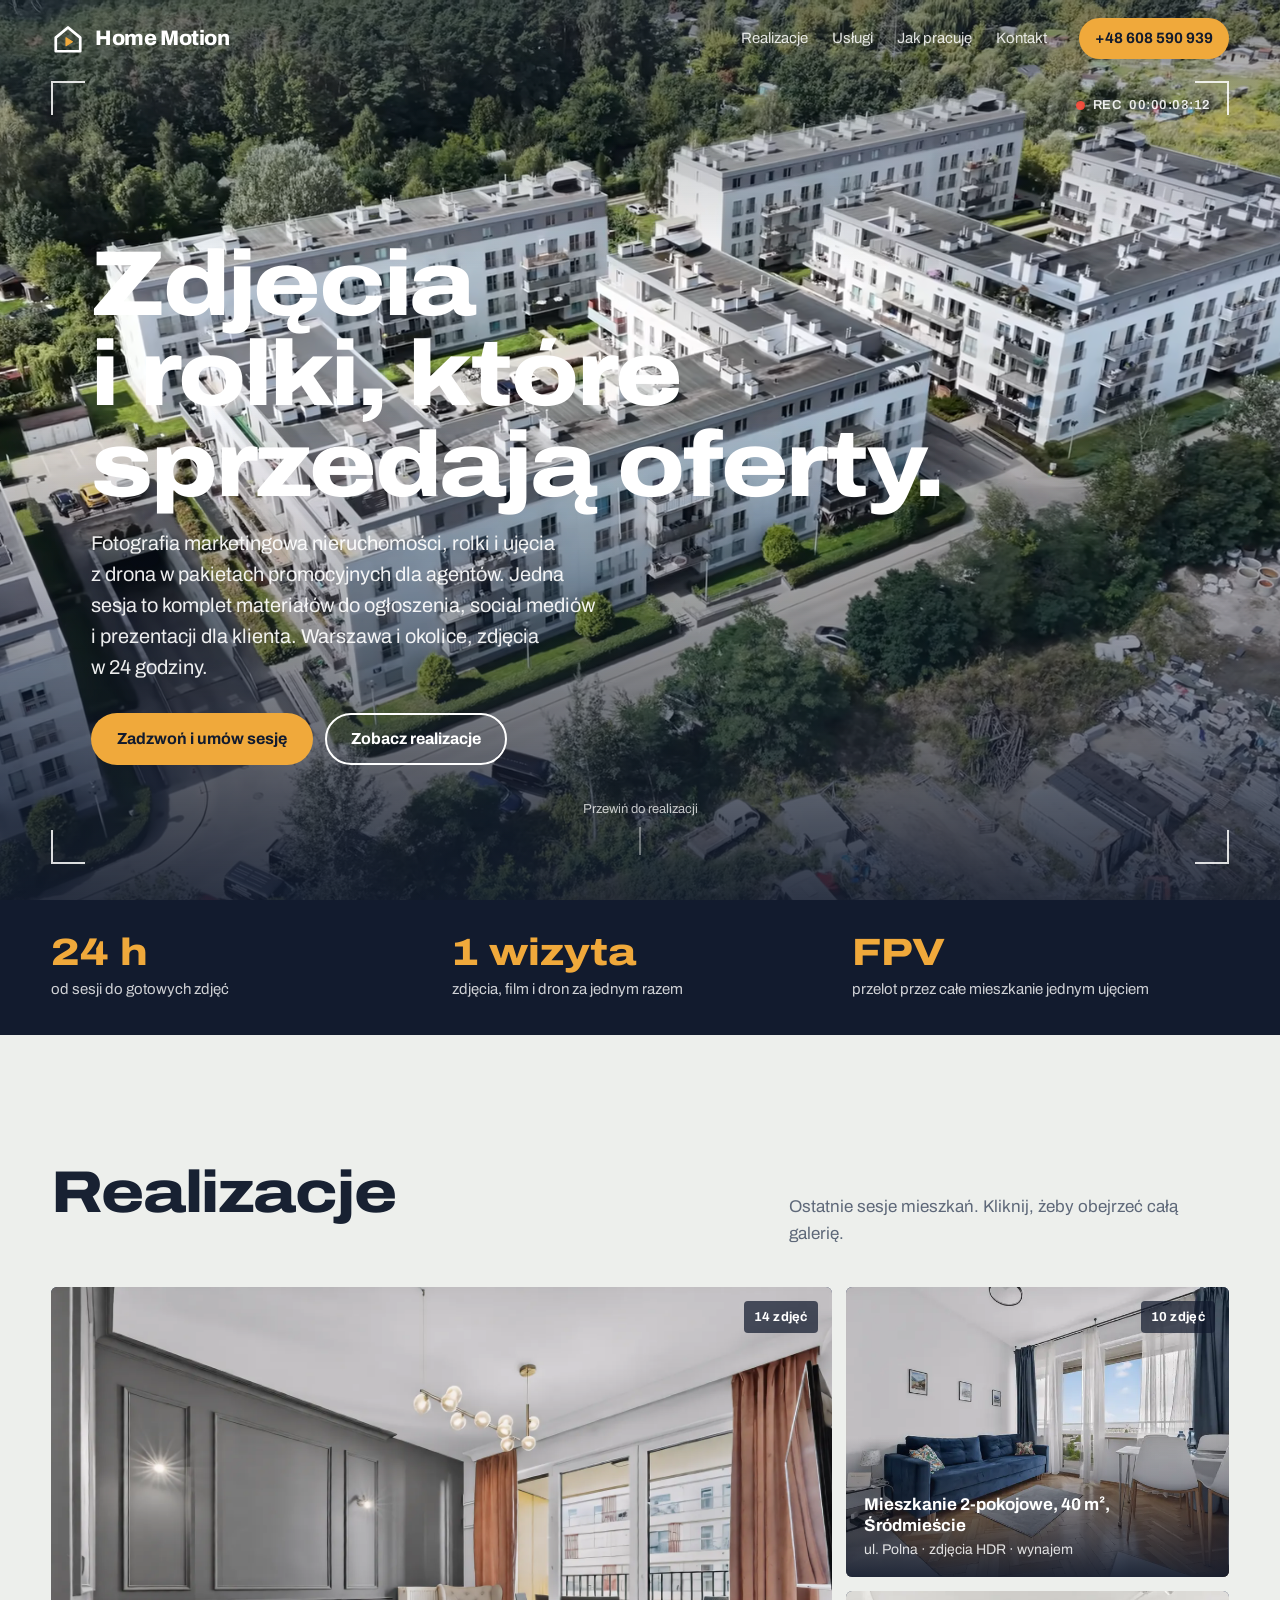
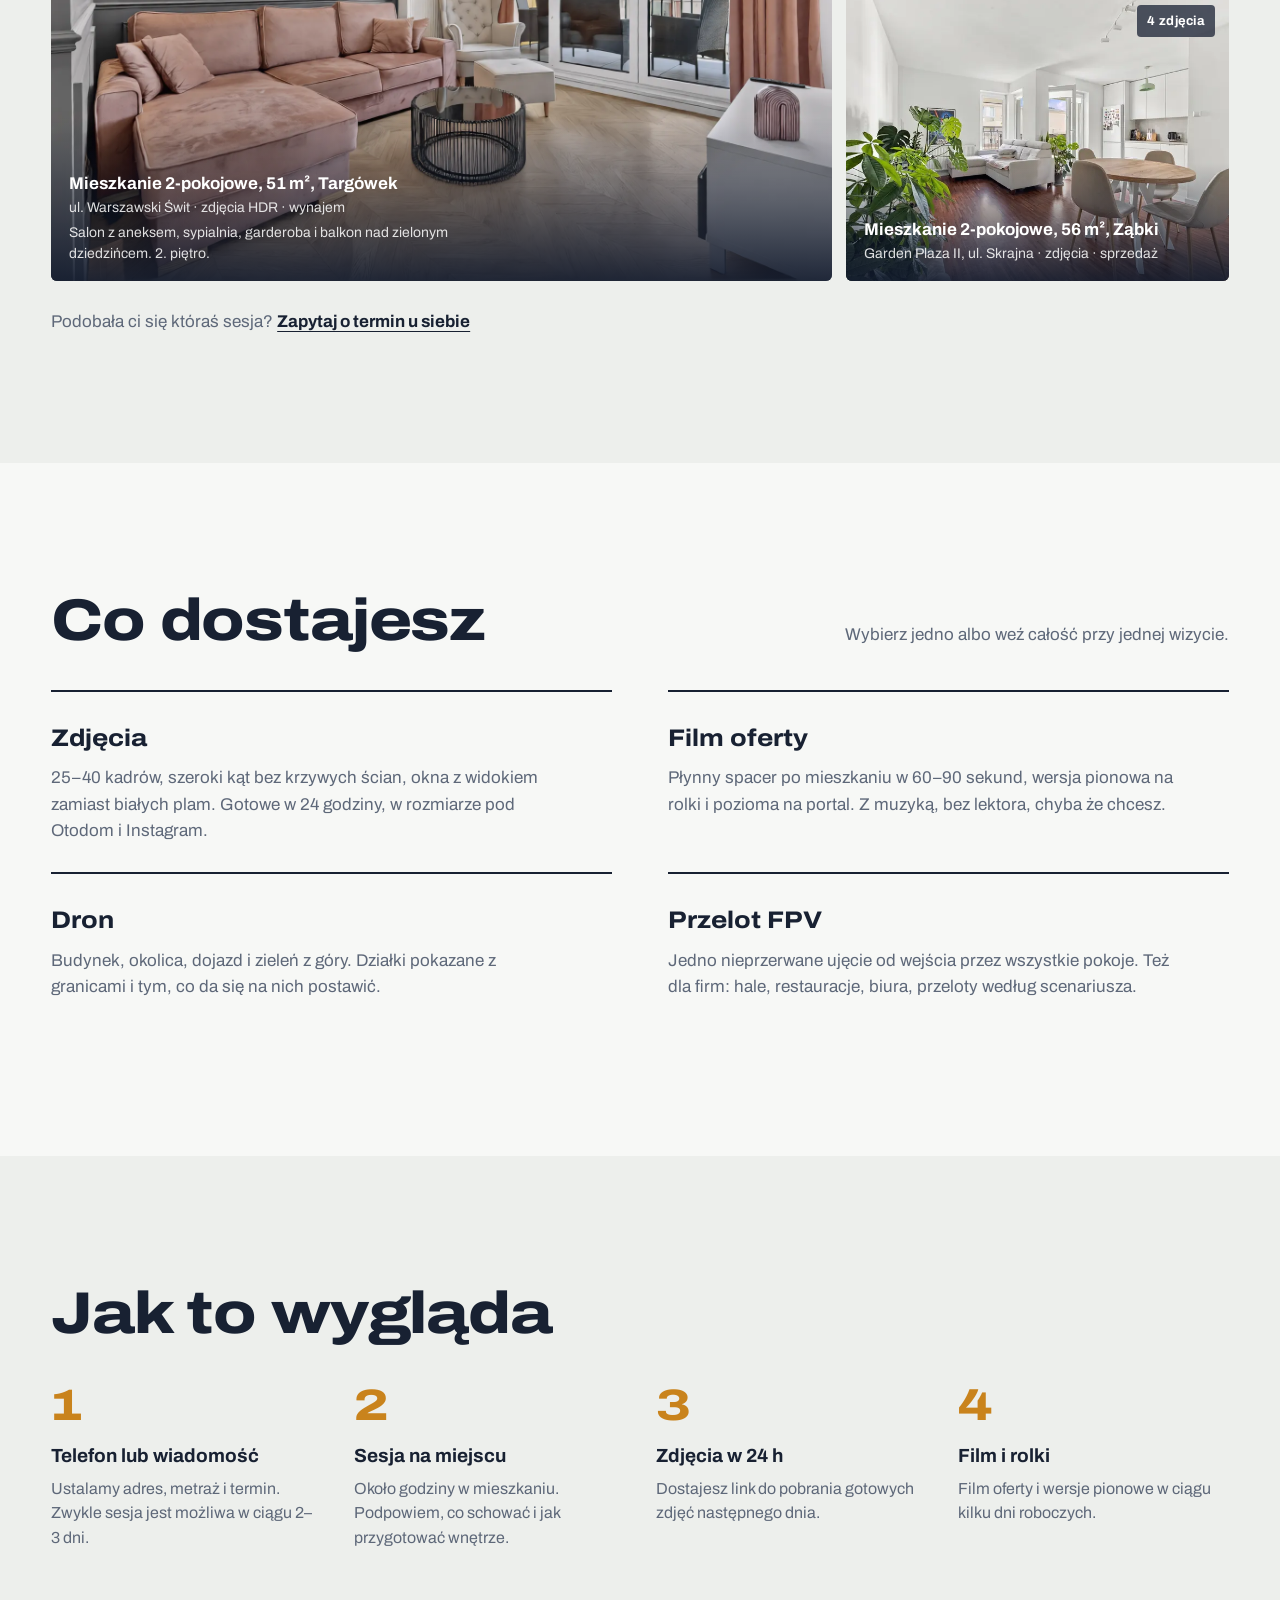
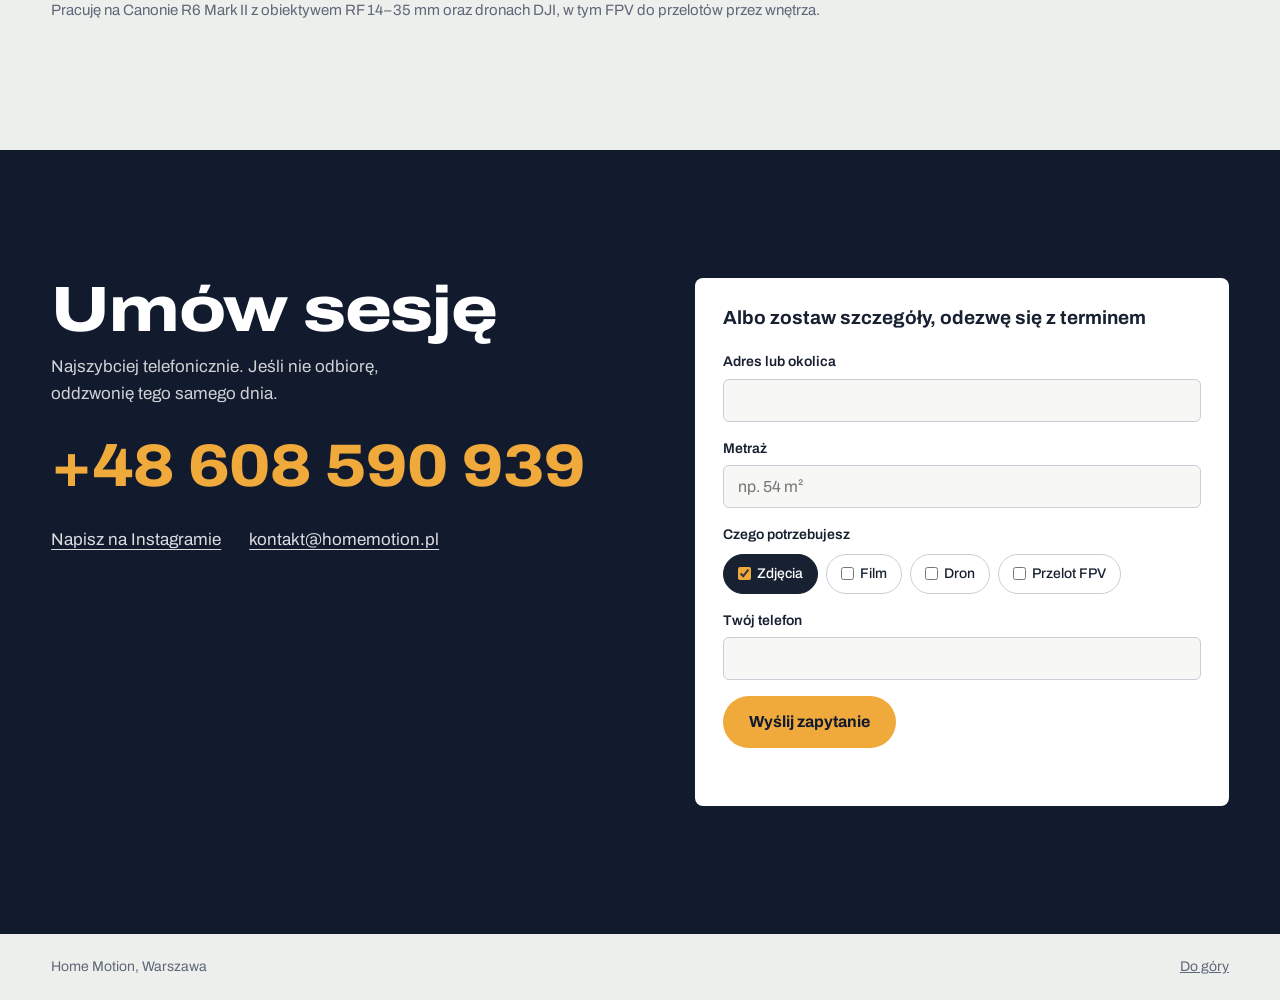
==== index.html @ c6659a07 "Instagram: link do @homemotion.pl Co-Authored-By: Claude Opus 5.5 <noreply@anthropic.com> Claude-Ses" ====
<!doctype html>
<html lang="pl">
<head>
  <meta charset="utf-8">
  <meta name="viewport" content="width=device-width, initial-scale=1">
  <title>Home Motion · zdjęcia i filmy nieruchomości, Warszawa</title>
  <meta name="description" content="Zdjęcia, filmy, ujęcia z drona i przeloty FPV dla nieruchomości na sprzedaż i wynajem. Warszawa i okolice. Zdjęcia gotowe w 24 godziny.">
  <meta property="og:title" content="Home Motion · zdjęcia i filmy nieruchomości">
  <meta property="og:description" content="Zdjęcia w 24 h, filmy, dron i FPV. Warszawa i okolice.">
  <meta property="og:type" content="website">
  <link rel="preconnect" href="https://fonts.googleapis.com">
  <link rel="preconnect" href="https://fonts.gstatic.com" crossorigin>
  <link href="https://fonts.googleapis.com/css2?family=Archivo:wdth,wght@62..125,300..900&display=swap" rel="stylesheet">
  <link rel="icon" href="favicon.svg" type="image/svg+xml">
  <link rel="icon" href="favicon-32.png" sizes="32x32" type="image/png">
  <link rel="apple-touch-icon" href="apple-touch-icon.png">
  <meta name="theme-color" content="#121b2e">
  <link rel="stylesheet" href="styles.css">
</head>
<body>
  <a class="skip" href="#realizacje">Przejdź do realizacji</a>

  <header class="top" id="top">
    <a class="logo" href="#top" aria-label="Home Motion, strona główna">
      <svg class="logo-mark" viewBox="0 0 100 100" aria-hidden="true"><path d="M14 46 L50 16 L86 46 V86 H14 Z" fill="none" stroke="currentColor" stroke-width="8" stroke-linejoin="round"/><path d="M44 46 L63 58 L44 70 Z" fill="#f0a93b" stroke="#f0a93b" stroke-width="3" stroke-linejoin="round"/></svg>
      <span>Home&nbsp;Motion</span>
    </a>
    <nav class="nav" aria-label="Główne">
      <a href="#realizacje">Realizacje</a>
      <a href="#uslugi">Usługi</a>
      <a href="#jak">Jak pracuję</a>
      <a href="#kontakt">Kontakt</a>
    </nav>
    <a class="top-phone" href="tel:+48608590939" data-phone>+48 608 590 939</a>
  </header>

  <main>
    <!-- HERO: film na cały ekran w ramce wizjera -->
    <section class="hero" aria-label="Showreel">
      <div class="hero-media">
        <video class="hero-video" autoplay muted loop playsinline preload="metadata" poster="assets/hero-poster.jpg">
          <source src="assets/showreel-720.mp4" type="video/mp4" media="(max-width: 820px)">
          <source src="assets/showreel-av1.mp4" type='video/mp4; codecs="av01.0.08M.10"'>
          <source src="assets/showreel.mp4" type="video/mp4">
        </video>
        <div class="hero-fallback" aria-hidden="true"></div>
        <div class="viewfinder" aria-hidden="true">
          <span class="vf-c vf-tl"></span><span class="vf-c vf-tr"></span>
          <span class="vf-c vf-bl"></span><span class="vf-c vf-br"></span>
          <span class="vf-rec"><i></i>REC <b class="tc">00:00:00:00</b></span>
        </div>
      </div>

      <div class="hero-copy">
        <h1>Zdjęcia i&nbsp;rolki, które sprzedają oferty.</h1>
        <p class="lede">Fotografia marketingowa nieruchomości, rolki i&nbsp;ujęcia z&nbsp;drona w&nbsp;pakietach promocyjnych dla agentów. Jedna sesja to komplet materiałów do ogłoszenia, social mediów i&nbsp;prezentacji dla klienta. Warszawa i&nbsp;okolice, zdjęcia w&nbsp;24&nbsp;godziny.</p>
        <div class="hero-actions">
          <a class="btn btn-primary" href="tel:+48608590939" data-phone-btn>Zadzwoń i umów sesję</a>
          <a class="btn btn-ghost" href="#realizacje">Zobacz realizacje</a>
        </div>
      </div>

      <a class="scroll-cue" href="#realizacje">Przewiń do realizacji</a>
    </section>

    <!-- Fakty, które sprzedają -->
    <section class="facts" aria-label="W skrócie">
      <dl>
        <div><dt>24 h</dt><dd>od sesji do gotowych zdjęć</dd></div>
        <div><dt>1 wizyta</dt><dd>zdjęcia, film i dron za jednym razem</dd></div>
        <div><dt>FPV</dt><dd>przelot przez całe mieszkanie jednym ujęciem</dd></div>
      </dl>
    </section>

    <!-- REALIZACJE -->
    <section class="work" id="realizacje">
      <div class="section-head">
        <h2>Realizacje</h2>
        <p>Ostatnie sesje mieszkań. Kliknij, żeby obejrzeć całą galerię.</p>
      </div>
      <ul class="work-grid">
        <li class="w w-feature">
          <button class="w-open" type="button" data-sesja="warszawski-swit" aria-label="Galeria: mieszkanie 51 m², Targówek, 14 zdjęć">
            <img src="assets/sesje/warszawski-swit/01-m.webp" srcset="assets/sesje/warszawski-swit/01-m.webp 800w, assets/sesje/warszawski-swit/01.webp 1920w" sizes="(max-width: 640px) 100vw, 66vw" width="800" height="532" alt="Salon z różowym narożnikiem i ciemnymi ścianami ze sztukaterią" loading="lazy" decoding="async">
            <span class="w-count">14 zdjęć</span>
            <span class="w-cap">
              <strong>Mieszkanie 2-pokojowe, 51 m², Targówek</strong>
              <span class="w-meta">ul. Warszawski Świt · zdjęcia HDR · wynajem</span>
              <span class="w-desc">Salon z aneksem, sypialnia, garderoba i balkon nad zielonym dziedzińcem. 2. piętro.</span>
            </span>
          </button>
        </li>
        <li class="w">
          <button class="w-open" type="button" data-sesja="polna" aria-label="Galeria: mieszkanie 40 m², Śródmieście, 10 zdjęć">
            <img src="assets/sesje/polna/01-m.webp" width="800" height="537" alt="Salon z granatową kanapą, parkietem w jodełkę i oknami na miasto" loading="lazy" decoding="async">
            <span class="w-count">10 zdjęć</span>
            <span class="w-cap">
              <strong>Mieszkanie 2-pokojowe, 40 m², Śródmieście</strong>
              <span class="w-meta">ul. Polna · zdjęcia HDR · wynajem</span>
              <span class="w-desc">10. piętro z widokiem na miasto, parkiet w jodełkę, umeblowane pod najem.</span>
            </span>
          </button>
        </li>
        <li class="w">
          <button class="w-open" type="button" data-sesja="skrajna" aria-label="Galeria: mieszkanie 56 m², Ząbki, 4 zdjęcia">
            <img src="assets/sesje/skrajna/01-m.webp" width="800" height="532" alt="Jasny salon z okrągłym stołem i wyjściem na balkon" loading="lazy" decoding="async">
            <span class="w-count">4 zdjęcia</span>
            <span class="w-cap">
              <strong>Mieszkanie 2-pokojowe, 56 m², Ząbki</strong>
              <span class="w-meta">Garden Plaza II, ul. Skrajna · zdjęcia · sprzedaż</span>
              <span class="w-desc">Po remoncie, jasny salon z aneksem i wyjściem na balkon. 2. piętro.</span>
            </span>
          </button>
        </li>
      </ul>

      <dialog class="lb" id="galeria" aria-label="Galeria zdjęć">
        <div class="lb-top">
          <p class="lb-title"></p>
          <p class="lb-n" aria-live="polite"></p>
          <button class="lb-x" type="button" aria-label="Zamknij galerię">×</button>
        </div>
        <div class="lb-stage">
          <img class="lb-img" alt="">
          <button class="lb-prev" type="button" aria-label="Poprzednie zdjęcie">‹</button>
          <button class="lb-next" type="button" aria-label="Następne zdjęcie">›</button>
        </div>
      </dialog>
      <p class="after-work">Podobała ci się któraś sesja? <a href="#kontakt">Zapytaj o termin u siebie</a></p>
    </section>

    <!-- USŁUGI -->
    <section class="services" id="uslugi">
      <div class="section-head">
        <h2>Co dostajesz</h2>
        <p>Wybierz jedno albo weź całość przy jednej wizycie.</p>
      </div>
      <div class="svc-list">
        <article class="svc">
          <h3>Zdjęcia</h3>
          <p>25–40 kadrów, szeroki kąt bez krzywych ścian, okna z widokiem zamiast białych plam. Gotowe w 24 godziny, w rozmiarze pod Otodom i Instagram.</p>
        </article>
        <article class="svc">
          <h3>Film oferty</h3>
          <p>Płynny spacer po mieszkaniu w 60–90 sekund, wersja pionowa na rolki i pozioma na portal. Z muzyką, bez lektora, chyba że chcesz.</p>
        </article>
        <article class="svc">
          <h3>Dron</h3>
          <p>Budynek, okolica, dojazd i zieleń z góry. Działki pokazane z granicami i tym, co da się na nich postawić.</p>
        </article>
        <article class="svc">
          <h3>Przelot FPV</h3>
          <p>Jedno nieprzerwane ujęcie od wejścia przez wszystkie pokoje. Też dla firm: hale, restauracje, biura, przeloty według scenariusza.</p>
        </article>
      </div>
    </section>

    <!-- JAK PRACUJĘ: prawdziwa sekwencja, więc numeracja ma sens -->
    <section class="process" id="jak">
      <div class="section-head">
        <h2>Jak to wygląda</h2>
      </div>
      <ol class="steps">
        <li><h3>Telefon lub wiadomość</h3><p>Ustalamy adres, metraż i termin. Zwykle sesja jest możliwa w ciągu 2–3 dni.</p></li>
        <li><h3>Sesja na miejscu</h3><p>Około godziny w mieszkaniu. Podpowiem, co schować i jak przygotować wnętrze.</p></li>
        <li><h3>Zdjęcia w 24 h</h3><p>Dostajesz link do pobrania gotowych zdjęć następnego dnia.</p></li>
        <li><h3>Film i rolki</h3><p>Film oferty i wersje pionowe w ciągu kilku dni roboczych.</p></li>
      </ol>
      <p class="kit">Pracuję na Canonie R6 Mark II z obiektywem RF 14–35 mm oraz dronach DJI, w tym FPV do przelotów przez wnętrza.</p>
    </section>

    <!-- KONTAKT -->
    <section class="contact" id="kontakt">
      <div class="contact-call">
        <h2>Umów sesję</h2>
        <p>Najszybciej telefonicznie. Jeśli nie odbiorę, oddzwonię tego samego dnia.</p>
        <a class="big-phone" href="tel:+48608590939" data-phone>+48 608 590 939</a>
        <div class="contact-alt">
          <a href="https://www.instagram.com/homemotion.pl/" target="_blank" rel="noopener" data-instagram>Napisz na Instagramie</a>
          <a href="mailto:kontakt@homemotion.pl">kontakt@homemotion.pl</a>
        </div>
      </div>

      <form class="quote" id="quote">
        <h3>Albo zostaw szczegóły, odezwę się z terminem</h3>
        <label>Adres lub okolica<input name="adres" required autocomplete="street-address"></label>
        <label>Metraż<input name="metraz" inputmode="numeric" placeholder="np. 54 m²"></label>
        <fieldset>
          <legend>Czego potrzebujesz</legend>
          <label class="chk"><input type="checkbox" name="zakres" value="Zdjęcia" checked> Zdjęcia</label>
          <label class="chk"><input type="checkbox" name="zakres" value="Film"> Film</label>
          <label class="chk"><input type="checkbox" name="zakres" value="Dron"> Dron</label>
          <label class="chk"><input type="checkbox" name="zakres" value="FPV"> Przelot FPV</label>
        </fieldset>
        <label>Twój telefon<input name="telefon" type="tel" required autocomplete="tel"></label>
        <button class="btn btn-primary" type="submit">Wyślij zapytanie</button>
        <p class="form-note" role="status" aria-live="polite"></p>
      </form>
    </section>
  </main>

  <footer class="foot">
    <span>Home Motion, Warszawa</span>
    <a href="#top">Do góry</a>
  </footer>

  <!-- Pasek na telefonie: zawsze pod kciukiem -->
  <div class="dock" aria-label="Szybki kontakt">
    <a class="btn btn-primary" href="tel:+48608590939" data-phone-btn>Zadzwoń</a>
    <a class="btn btn-ghost" href="#kontakt">Zapytaj o termin</a>
  </div>

  <script src="main.js" defer></script>
</body>
</html>
---- styles.css ----
/* Home Motion — paleta „blue hour”: niebieska godzina za oknem, ciepłe światło w środku */
:root {
  --night: #121b2e;
  --dusk: #2a3b5c;
  --plaster: #edefec;
  --paper: #f7f8f6;
  --ink: #182132;
  --slate: #5e6879;
  --window: #f0a93b;
  --window-deep: #c9831c;

  --f: "Archivo", system-ui, sans-serif;
  --gutter: clamp(16px, 4vw, 56px);
  --max: 1240px;
}

* { box-sizing: border-box; }
html { scroll-behavior: smooth; }
@media (prefers-reduced-motion: reduce) { html { scroll-behavior: auto; } }

body {
  margin: 0;
  background: var(--plaster);
  color: var(--ink);
  font-family: var(--f);
  font-variation-settings: "wdth" 100;
  font-size: 17px;
  line-height: 1.55;
  -webkit-font-smoothing: antialiased;
}

a { color: inherit; }
:focus-visible { outline: 3px solid var(--window); outline-offset: 3px; border-radius: 2px; }

.skip { position: absolute; left: -9999px; }
.skip:focus { left: 16px; top: 16px; z-index: 50; background: var(--paper); padding: 8px 12px; }

/* ---------- Nagłówek ---------- */
.top {
  position: fixed; inset: 0 0 auto 0; z-index: 20;
  display: flex; align-items: center; gap: 32px;
  padding: 18px var(--gutter);
  color: #fff;
  transition: background .3s, color .3s, padding .3s;
}
.top.solid { background: rgba(237,239,236,.94); color: var(--ink); padding-block: 12px; backdrop-filter: blur(8px); box-shadow: 0 1px 0 rgba(24,33,50,.08); }
.logo {
  display: inline-flex; align-items: center; gap: 10px;
  font-weight: 800; font-size: 21px; letter-spacing: -.02em; text-decoration: none; color: inherit;
}
.logo-mark { width: 34px; height: 34px; flex: none; }
.nav { display: flex; gap: 24px; margin-left: auto; }
.nav a { text-decoration: none; font-size: 15px; opacity: .85; }
.nav a:hover { opacity: 1; text-decoration: underline; text-underline-offset: 5px; }
.top-phone {
  font-weight: 700; text-decoration: none; font-size: 15px;
  padding: 9px 16px; border-radius: 999px;
  background: var(--window); color: var(--night);
}
.top-phone:hover { background: #ffbf55; }

/* ---------- HERO ---------- */
.hero {
  position: relative;
  min-height: 100svh;
  display: grid; align-items: end;
  color: #fff;
  background: var(--night);
  overflow: hidden;
}
.hero-media { position: absolute; inset: 0; }
.hero-video, .hero-fallback { position: absolute; inset: 0; width: 100%; height: 100%; object-fit: cover; }
.hero-video { z-index: 1; }
.hero-video.missing { display: none; }
/* zastępstwo, dopóki nie ma showreela: zmierzch i ciepłe okna */
.hero-fallback {
  background:
    radial-gradient(40% 30% at 74% 66%, rgba(240,169,59,.42), transparent 70%),
    radial-gradient(18% 14% at 58% 72%, rgba(240,169,59,.3), transparent 70%),
    linear-gradient(180deg, #1d2f52 0%, #33466e 38%, #5a5f7d 62%, #121b2e 100%);
}
.hero-media::after { /* przyciemnienie dołu pod tekst */
  content: ""; position: absolute; inset: 0; z-index: 2;
  background: linear-gradient(180deg, rgba(18,27,46,.45) 0%, rgba(18,27,46,0) 30%, rgba(18,27,46,0) 45%, rgba(18,27,46,.88) 100%);
}

/* wizjer — jedyny „głośny” element strony */
.viewfinder { position: absolute; inset: clamp(72px, 9vh, 96px) var(--gutter) clamp(20px, 4vh, 40px); z-index: 3; pointer-events: none; }
.vf-c { position: absolute; width: 34px; height: 34px; border: 0 solid rgba(255,255,255,.85); }
.vf-tl { top: 0; left: 0; border-top-width: 2px; border-left-width: 2px; }
.vf-tr { top: 0; right: 0; border-top-width: 2px; border-right-width: 2px; }
.vf-bl { bottom: 0; left: 0; border-bottom-width: 2px; border-left-width: 2px; }
.vf-br { bottom: 0; right: 0; border-bottom-width: 2px; border-right-width: 2px; }
.vf-rec {
  position: absolute; top: 14px; right: 18px;
  font-size: 13px; font-weight: 600; letter-spacing: .04em; font-variant-numeric: tabular-nums;
  display: flex; align-items: center; gap: 8px; opacity: .9;
}
.vf-rec i { width: 9px; height: 9px; border-radius: 50%; background: #ff4d3d; animation: blink 1.2s steps(2) infinite; }
.vf-rec b { font-weight: 600; }
@keyframes blink { 50% { opacity: 0; } }
@media (prefers-reduced-motion: reduce) { .vf-rec i { animation: none; } }

.hero-copy {
  position: relative; z-index: 4;
  width: 100%;
  padding: 0 calc(var(--gutter) + 40px) clamp(96px, 15vh, 150px);
}
.hero h1 {
  margin: 0 0 18px;
  max-width: 13ch;
  font-weight: 800;
  font-variation-settings: "wdth" 118;
  font-size: clamp(40px, 7.2vw, 96px);
  line-height: .98; letter-spacing: -.025em;
  text-wrap: balance;
}
.lede { margin: 0 0 30px; max-width: 46ch; font-size: clamp(17px, 1.6vw, 20px); opacity: .92; }
.hero-actions { display: flex; flex-wrap: wrap; gap: 12px; }

.btn {
  display: inline-flex; align-items: center; justify-content: center;
  min-height: 52px; padding: 0 24px; border-radius: 999px;
  font: 700 16px/1 var(--f); text-decoration: none; cursor: pointer;
  border: 2px solid transparent; transition: background .2s, color .2s, border-color .2s;
}
.btn-primary { background: var(--window); color: var(--night); }
.btn-primary:hover { background: #ffbf55; }
.btn-ghost { border-color: currentColor; color: inherit; background: transparent; }
.btn-ghost:hover { background: rgba(255,255,255,.12); }

.scroll-cue {
  position: absolute; z-index: 4; left: 50%; bottom: clamp(30px, 5vh, 52px); transform: translateX(-50%);
  font-size: 13px; text-decoration: none; opacity: .75;
  display: flex; flex-direction: column; align-items: center; gap: 8px;
}
.scroll-cue::after { content: ""; width: 1px; height: 28px; background: currentColor; animation: cue 2s ease-in-out infinite; transform-origin: top; }
@keyframes cue { 0% { transform: scaleY(0); } 50% { transform: scaleY(1); } 100% { transform: scaleY(1); opacity: 0; } }
@media (prefers-reduced-motion: reduce) { .scroll-cue::after { animation: none; } }

/* ---------- Fakty ---------- */
.facts { background: var(--night); color: #fff; padding: 34px var(--gutter); }
.facts dl { margin: 0 auto; max-width: var(--max); display: grid; grid-template-columns: repeat(3, 1fr); gap: 24px; }
.facts dt { font-weight: 800; font-variation-settings: "wdth" 120; font-size: clamp(26px, 3vw, 38px); line-height: 1; color: var(--window); }
.facts dd { margin: 6px 0 0; opacity: .8; font-size: 15px; }

/* ---------- Sekcje ---------- */
section:not(.hero):not(.facts) { padding: clamp(72px, 10vw, 128px) var(--gutter); }
.section-head { max-width: var(--max); margin: 0 auto 40px; display: flex; flex-wrap: wrap; align-items: baseline; justify-content: space-between; gap: 8px 32px; }
.section-head h2 {
  margin: 0; font-weight: 800; font-variation-settings: "wdth" 118;
  font-size: clamp(34px, 4.6vw, 60px); line-height: 1; letter-spacing: -.02em;
}
.section-head p { margin: 0; color: var(--slate); max-width: 44ch; }

/* Realizacje */
.work-grid {
  list-style: none; margin: 0 auto; padding: 0; max-width: var(--max);
  display: grid; grid-template-columns: repeat(3, 1fr); grid-auto-rows: 260px; gap: 14px;
}
.work-grid { grid-auto-rows: 290px; }
.w-feature { grid-column: span 2; grid-row: span 2; }
.w-open {
  all: unset; box-sizing: border-box; display: block; width: 100%; height: 100%;
  position: relative; overflow: hidden; border-radius: 6px; background: var(--dusk); cursor: zoom-in;
}
.w-open:focus-visible { outline: 3px solid var(--window); outline-offset: 3px; }
.w-open img { position: absolute; inset: 0; width: 100%; height: 100%; object-fit: cover; transition: transform .6s ease; }
.w-open:hover img { transform: scale(1.04); }
@media (prefers-reduced-motion: reduce) { .w-open img { transition: none; } .w-open:hover img { transform: none; } }
.w-count {
  position: absolute; top: 14px; right: 14px; padding: 6px 10px; border-radius: 4px;
  background: rgba(18,27,46,.72); color: #fff; font-size: 13px; font-weight: 700; letter-spacing: .02em;
}
.w-cap {
  position: absolute; left: 0; right: 0; bottom: 0; padding: 56px 18px 16px;
  color: #fff; background: linear-gradient(transparent, rgba(18,27,46,.9));
  display: flex; flex-direction: column; gap: 3px;
}
.w-cap strong { font-size: 17px; line-height: 1.25; }
.w-meta { font-size: 14px; opacity: .85; }
.w-desc { font-size: 14px; opacity: .85; max-width: 52ch; }
.w:not(.w-feature) .w-desc { display: none; }

/* Galeria */
.lb { width: 100vw; height: 100dvh; max-width: none; max-height: none; margin: 0; padding: 0; border: 0; background: #0b111d; color: #fff; }
.lb::backdrop { background: #0b111d; }
.lb[open] { display: grid; grid-template-rows: auto minmax(0, 1fr); grid-template-columns: minmax(0, 1fr); overflow: hidden; }
.lb-top { display: flex; align-items: center; gap: 16px; padding: 14px var(--gutter); }
.lb-title { margin: 0; font-weight: 700; flex: 1; min-width: 0; overflow: hidden; text-overflow: ellipsis; white-space: nowrap; }
.lb-n { margin: 0; font-size: 14px; opacity: .75; font-variant-numeric: tabular-nums; }
.lb-x, .lb-prev, .lb-next {
  all: unset; cursor: pointer; display: grid; place-items: center; color: #fff;
  width: 48px; height: 48px; border-radius: 50%; font-size: 34px; line-height: 1;
}
.lb-x:hover, .lb-prev:hover, .lb-next:hover { background: rgba(255,255,255,.12); }
.lb-x:focus-visible, .lb-prev:focus-visible, .lb-next:focus-visible { outline: 3px solid var(--window); }
.lb-stage { position: relative; min-height: 0; min-width: 0; display: grid; grid-template-columns: minmax(0, 1fr); place-items: center; padding: 0 72px 24px; touch-action: pan-y; }
.lb-img { display: block; width: auto; height: auto; max-width: 100%; max-height: calc(100dvh - 100px); user-select: none; }
.lb-prev, .lb-next { position: absolute; top: 50%; transform: translateY(-50%); background: rgba(255,255,255,.06); }
.lb-prev { left: 12px; }
.lb-next { right: 12px; }
.after-work { max-width: var(--max); margin: 28px auto 0; color: var(--slate); }
.after-work a { color: var(--ink); font-weight: 700; text-underline-offset: 4px; }

/* Usługi */
.services { background: var(--paper); }
.svc-list { max-width: var(--max); margin: 0 auto; display: grid; grid-template-columns: repeat(2, 1fr); gap: 0 56px; }
.svc { padding: 28px 0; border-top: 2px solid var(--ink); }
.svc h3 { margin: 0 0 8px; font-size: 24px; font-weight: 750; font-variation-settings: "wdth" 112; }
.svc p { margin: 0; color: var(--slate); max-width: 52ch; }

/* Proces */
.steps {
  list-style: none; counter-reset: s; margin: 0 auto; padding: 0; max-width: var(--max);
  display: grid; grid-template-columns: repeat(4, 1fr); gap: 32px;
}
.steps li { counter-increment: s; }
.steps li::before {
  content: counter(s); display: block; margin-bottom: 14px;
  font-weight: 800; font-variation-settings: "wdth" 125; font-size: 44px; line-height: 1; color: var(--window-deep);
}
.steps h3 { margin: 0 0 6px; font-size: 19px; }
.steps p { margin: 0; color: var(--slate); font-size: 16px; }
.kit { max-width: var(--max); margin: 48px auto 0; color: var(--slate); font-size: 15px; }

/* Kontakt */
.contact {
  background: var(--night); color: #fff;
  display: grid; grid-template-columns: 1.1fr 1fr; gap: 56px;
  padding-inline: max(var(--gutter), calc((100vw - var(--max)) / 2)) !important;
}
.contact h2 { margin: 0 0 12px; font-weight: 800; font-variation-settings: "wdth" 118; font-size: clamp(38px, 5vw, 64px); line-height: 1; letter-spacing: -.02em; }
.contact-call > p { margin: 0 0 28px; opacity: .8; max-width: 40ch; }
.big-phone {
  display: inline-block; text-decoration: none; color: var(--window);
  font-weight: 800; font-variation-settings: "wdth" 110; font-variant-numeric: tabular-nums;
  font-size: clamp(34px, 5vw, 60px); line-height: 1.05;
  border-bottom: 3px solid transparent;
}
.big-phone:hover { border-bottom-color: var(--window); }
.contact-alt { margin-top: 26px; display: flex; flex-wrap: wrap; gap: 10px 28px; }
.contact-alt a { opacity: .85; text-underline-offset: 4px; }

.quote { background: #fff; color: var(--ink); border-radius: 8px; padding: 28px; display: grid; gap: 16px; align-content: start; }
.quote h3 { margin: 0 0 4px; font-size: 19px; line-height: 1.3; }
.quote label { display: grid; gap: 6px; font-size: 14px; font-weight: 600; }
.quote input:not([type=checkbox]) {
  font: 400 16px var(--f); color: var(--ink);
  padding: 12px 14px; border: 1.5px solid #c9ced6; border-radius: 6px; background: var(--paper);
}
.quote input:focus { border-color: var(--ink); outline: none; }
.quote fieldset { border: 0; padding: 0; margin: 0; display: flex; flex-wrap: wrap; gap: 8px; }
.quote legend { font-size: 14px; font-weight: 600; margin-bottom: 8px; padding: 0; }
.chk { display: inline-flex !important; grid-auto-flow: column; align-items: center; gap: 8px; font-weight: 500 !important; padding: 8px 14px; border: 1.5px solid #c9ced6; border-radius: 999px; cursor: pointer; }
.chk:has(input:checked) { border-color: var(--ink); background: var(--ink); color: #fff; }
.chk input { accent-color: var(--window); margin: 0; }
.quote .btn { justify-self: start; }
.form-note { margin: 0; font-size: 14px; color: var(--slate); min-height: 1em; }

.foot { display: flex; justify-content: space-between; padding: 22px var(--gutter); font-size: 14px; color: var(--slate); }

/* Pasek kontaktu na telefonie */
.dock { display: none; }

/* ---------- Responsywność ---------- */
@media (max-width: 900px) {
  .nav { display: none; }
  .top { justify-content: space-between; }
  .work-grid { grid-template-columns: 1fr 1fr; grid-auto-rows: 240px; }
  .w-feature { grid-row: span 1; }
  .steps { grid-template-columns: 1fr 1fr; }
  .contact { grid-template-columns: 1fr; }
}
@media (max-width: 640px) {
  body { font-size: 16px; padding-bottom: 76px; }
  .top-phone { display: none; }
  .hero-copy { padding-inline: calc(var(--gutter) + 12px); padding-bottom: 110px; }
  .hero-actions { display: none; }
  .scroll-cue { display: none; }
  .vf-c { width: 22px; height: 22px; }
  .facts dl { grid-template-columns: 1fr; gap: 16px; }
  .work-grid { grid-template-columns: 1fr; grid-auto-rows: 260px; }
  .w-feature { grid-column: auto; grid-row: auto; }
  .w-feature .w-desc { display: none; }
  .lb-stage { padding: 0 0 16px; }
  .lb-prev, .lb-next { top: auto; bottom: 20px; transform: none; background: rgba(11,17,29,.6); }
  .svc-list, .steps { grid-template-columns: 1fr; }
  .quote { padding: 20px; }
  .dock {
    display: grid; grid-template-columns: 1fr 1fr; gap: 8px;
    position: fixed; left: 0; right: 0; bottom: 0; z-index: 30;
    padding: 10px 12px calc(10px + env(safe-area-inset-bottom));
    background: rgba(18,27,46,.96); color: #fff;
  }
  .dock .btn { min-height: 48px; padding: 0 12px; }
}
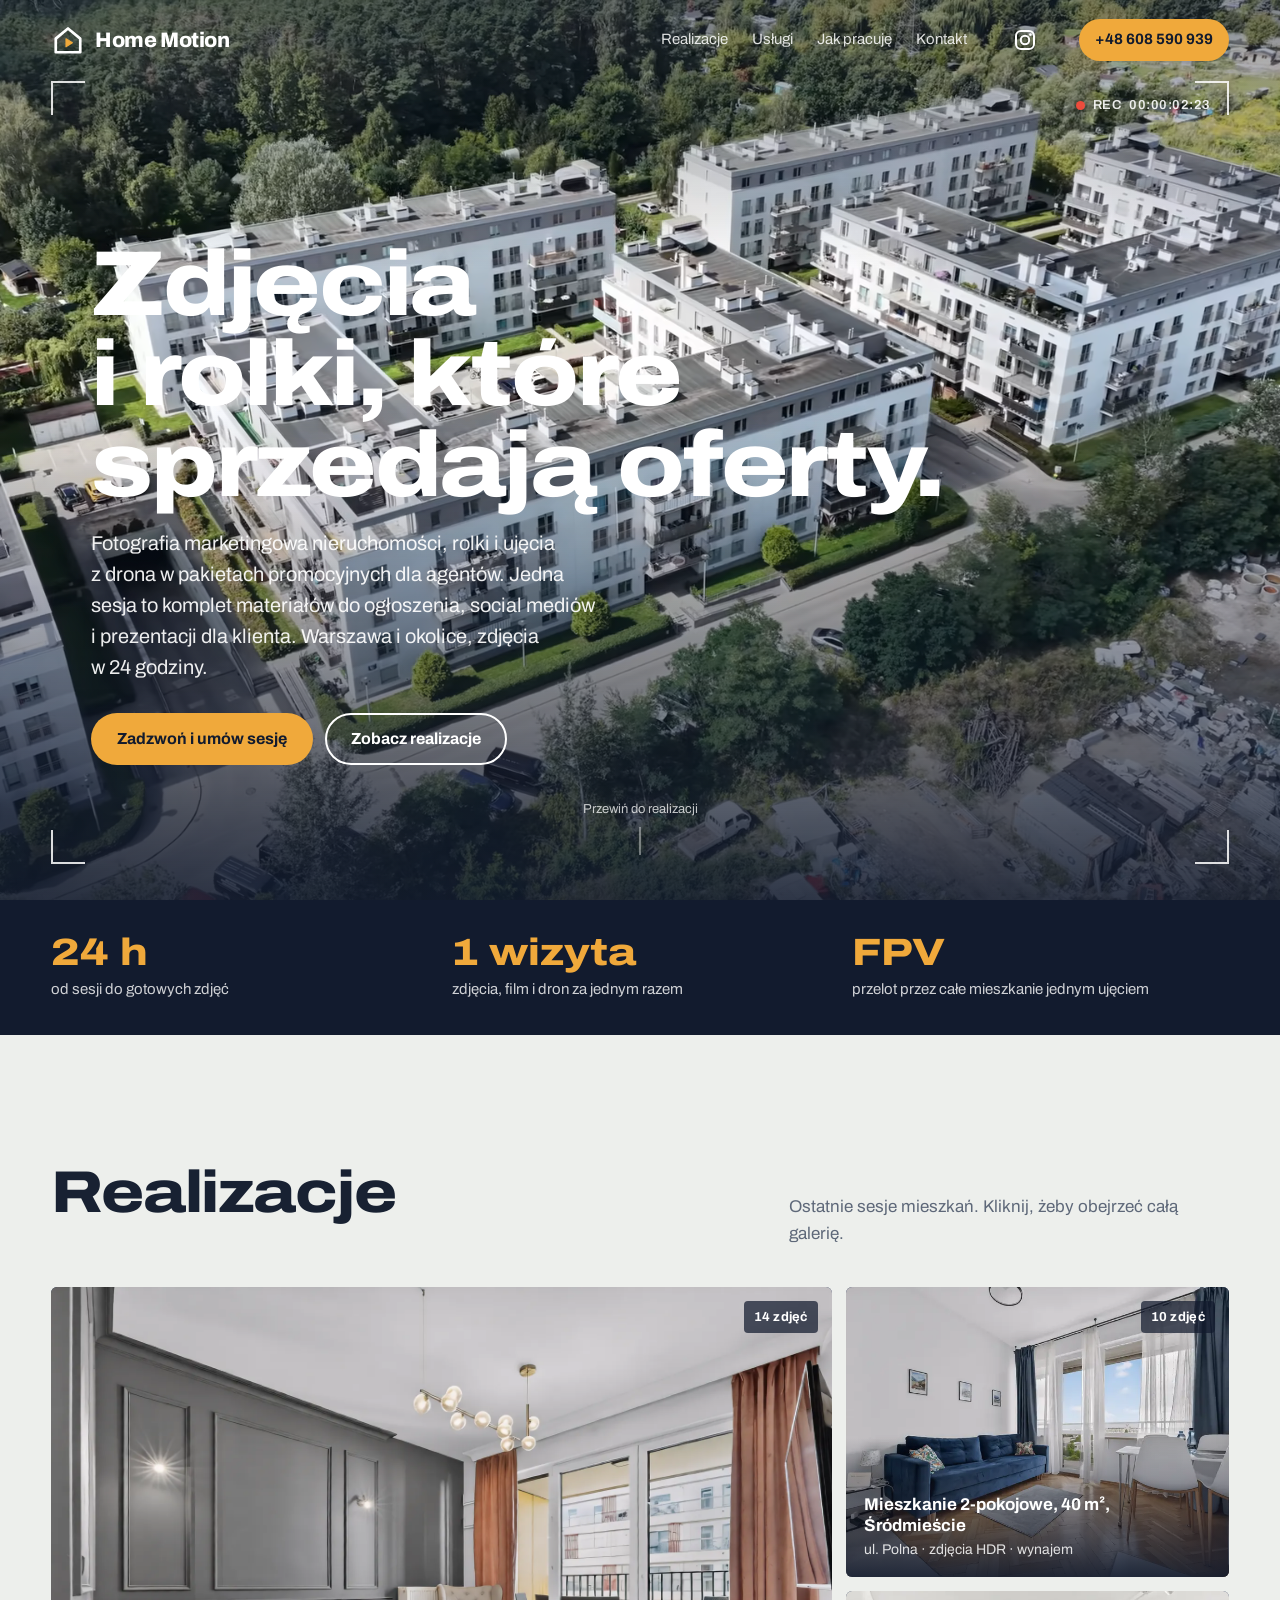
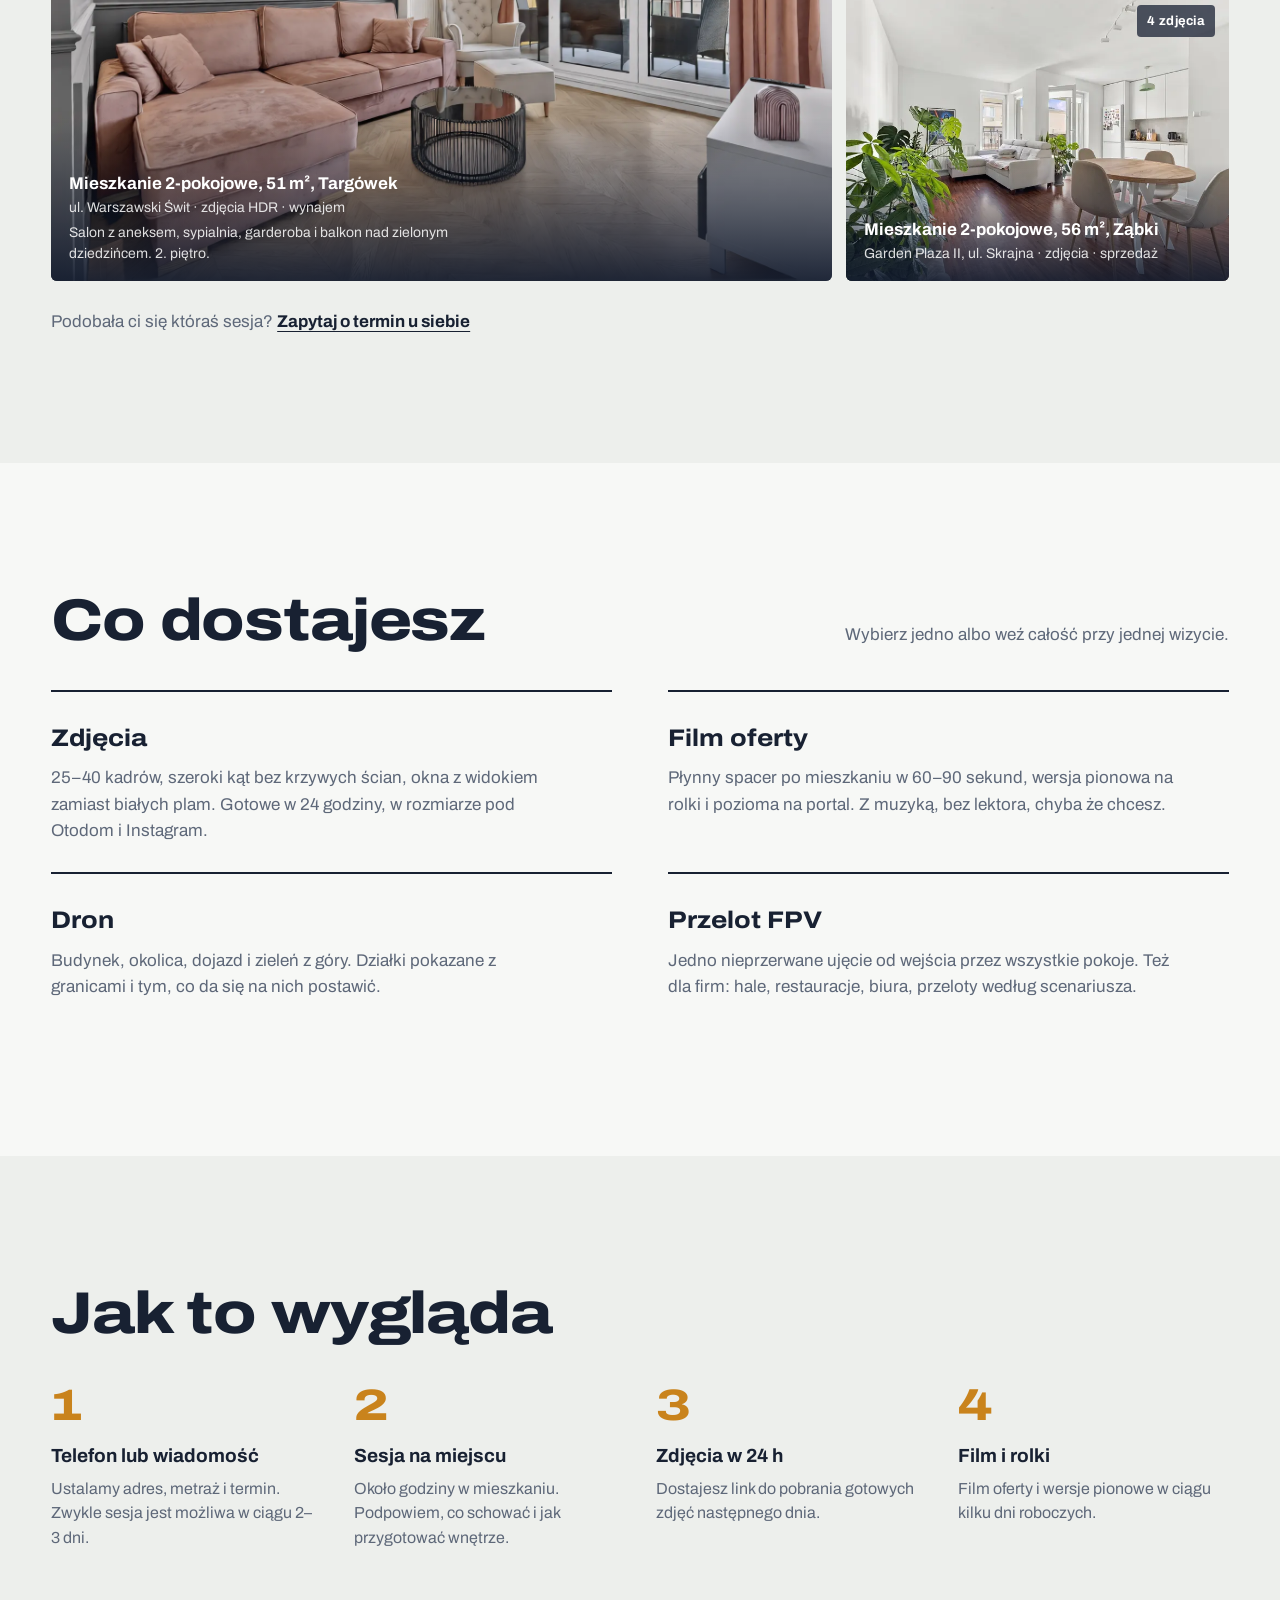
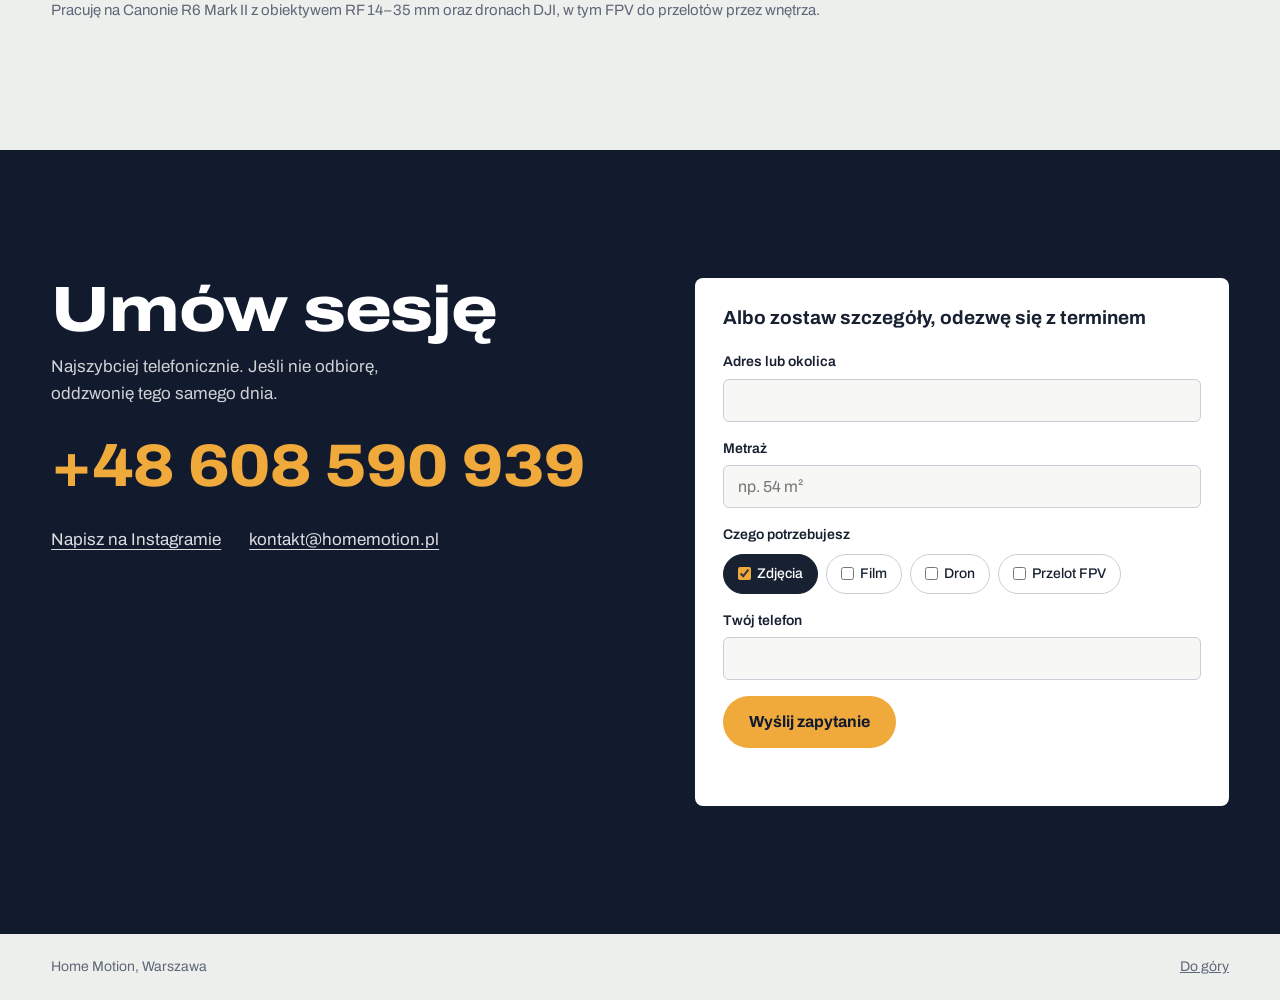
==== commit da86a822: "Nagłówek: ikona Instagrama obok telefonu Co-Authored-By: Claude Opus 5.5 <noreply@anthropic.com> Cla" ====
--- a/index.html
+++ b/index.html
@@ -31,6 +31,9 @@
       <a href="#jak">Jak pracuję</a>
       <a href="#kontakt">Kontakt</a>
     </nav>
+    <a class="top-ig" href="https://www.instagram.com/homemotion.pl/" target="_blank" rel="noopener" data-instagram aria-label="Home Motion na Instagramie">
+      <svg viewBox="0 0 24 24" aria-hidden="true"><rect x="3" y="3" width="18" height="18" rx="5" fill="none" stroke="currentColor" stroke-width="2"/><circle cx="12" cy="12" r="4.2" fill="none" stroke="currentColor" stroke-width="2"/><circle cx="17.4" cy="6.6" r="1.3" fill="currentColor"/></svg>
+    </a>
     <a class="top-phone" href="tel:+48608590939" data-phone>+48 608 590 939</a>
   </header>
 
--- a/styles.css
+++ b/styles.css
@@ -58,6 +58,13 @@
   background: var(--window); color: var(--night);
 }
 .top-phone:hover { background: #ffbf55; }
+.top-ig {
+  display: grid; place-items: center; width: 44px; height: 44px; margin-left: 4px;
+  border-radius: 50%; color: inherit; transition: background .2s;
+}
+.top-ig svg { width: 24px; height: 24px; }
+.top-ig:hover { background: rgba(127,127,127,.18); }
+@media (max-width: 900px) { .top-ig { margin-left: auto; } }
 
 /* ---------- HERO ---------- */
 .hero {
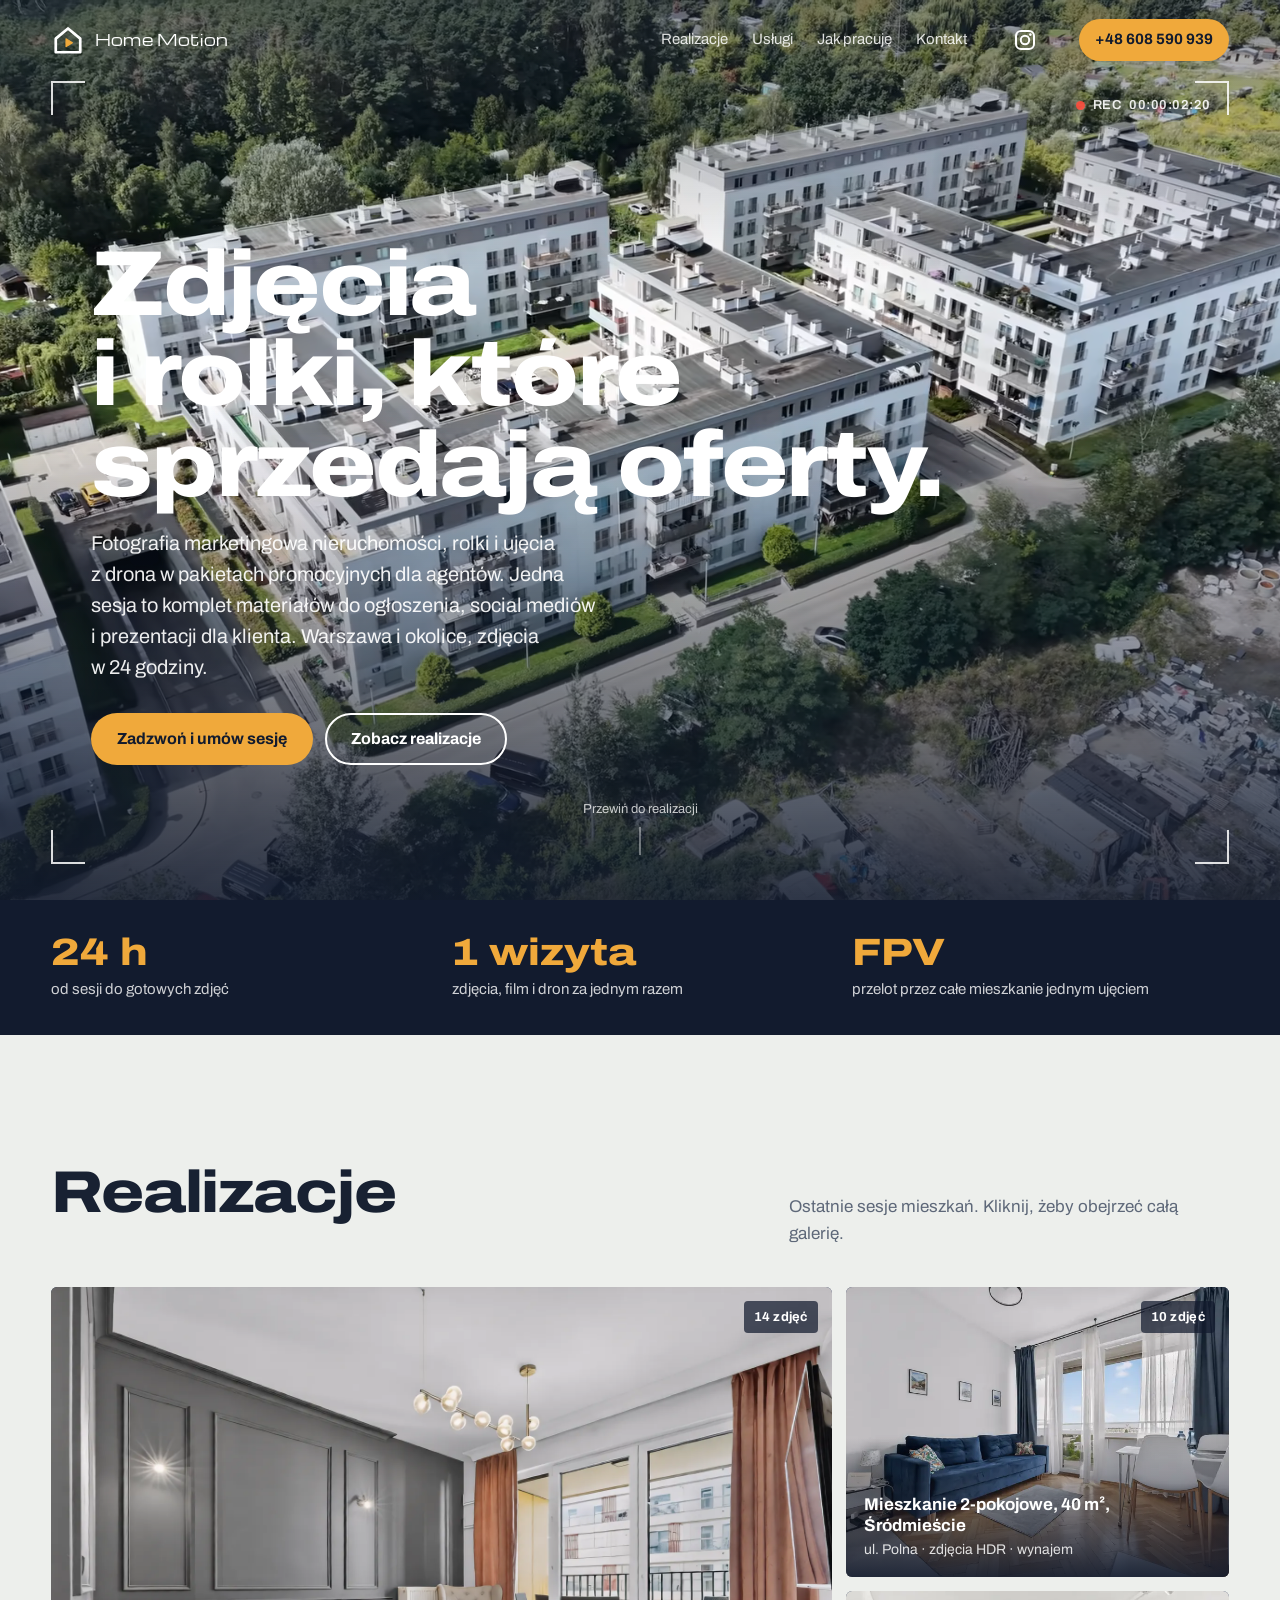
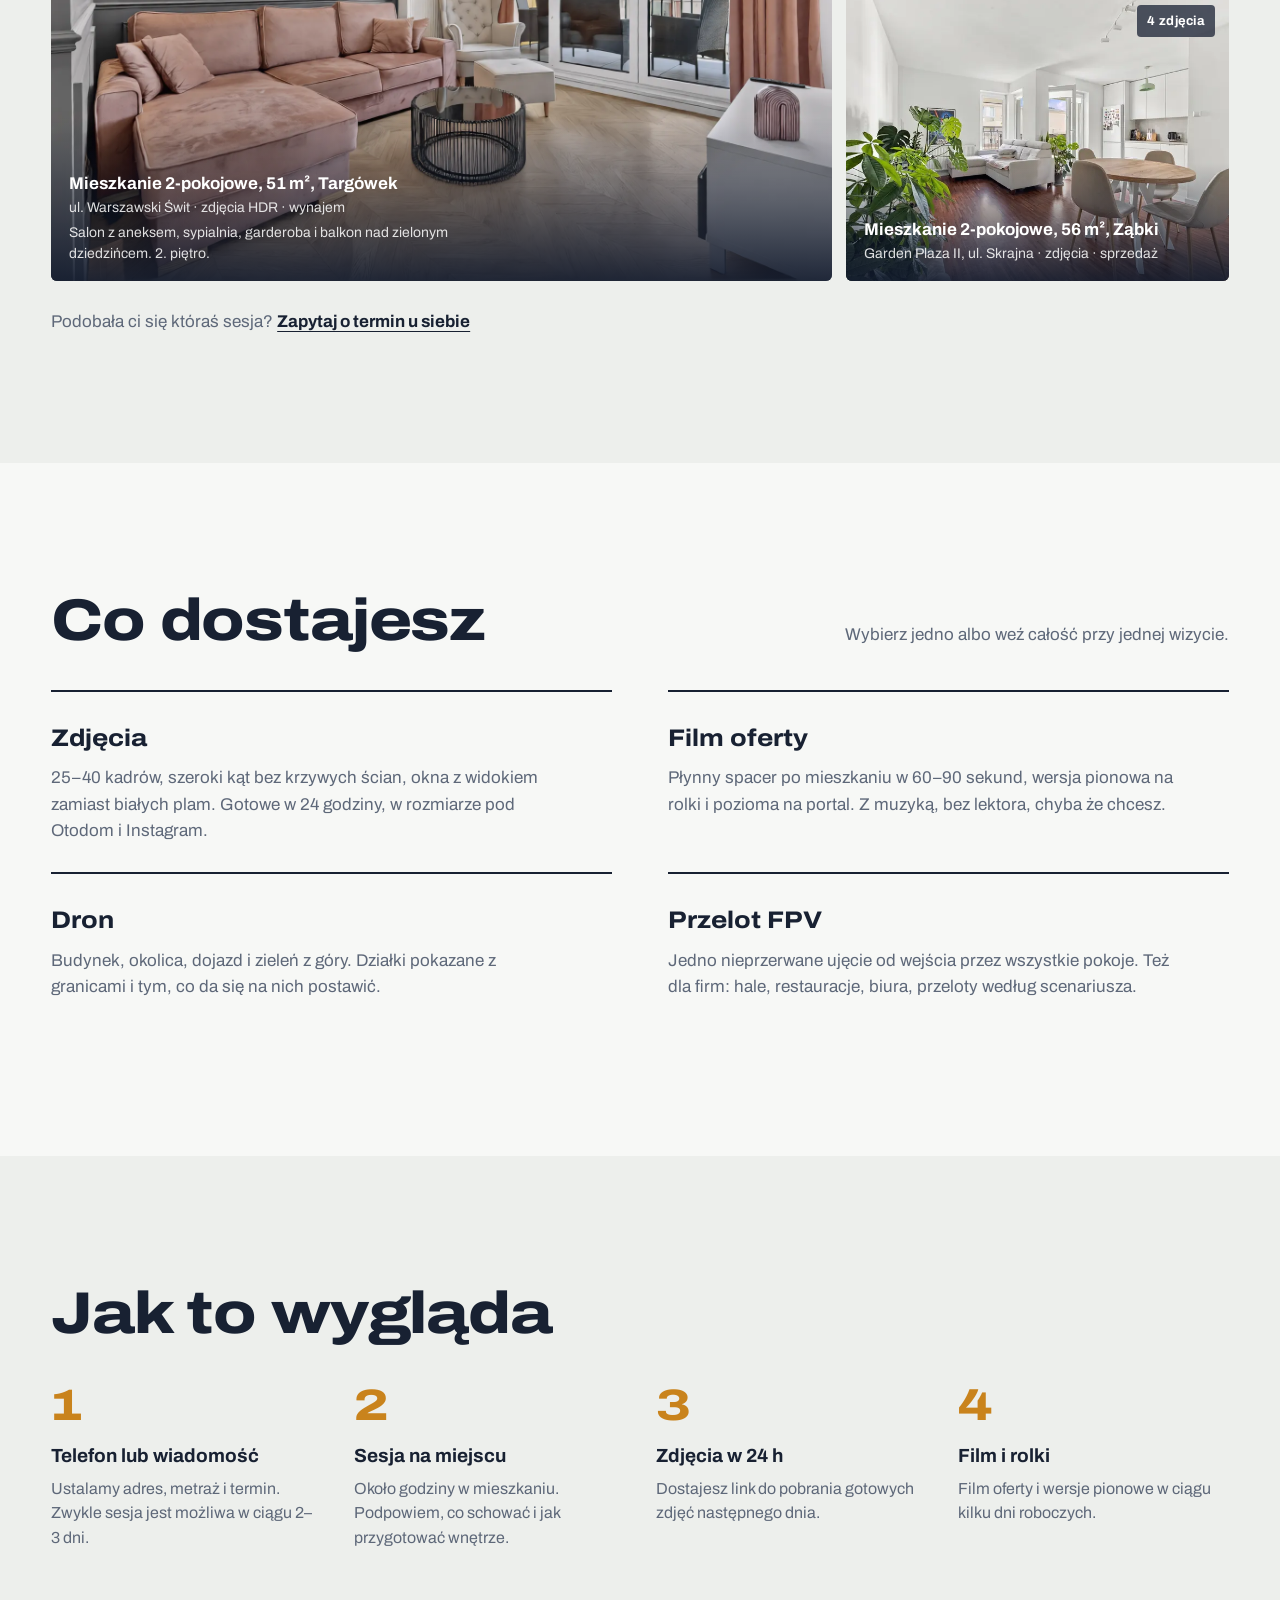
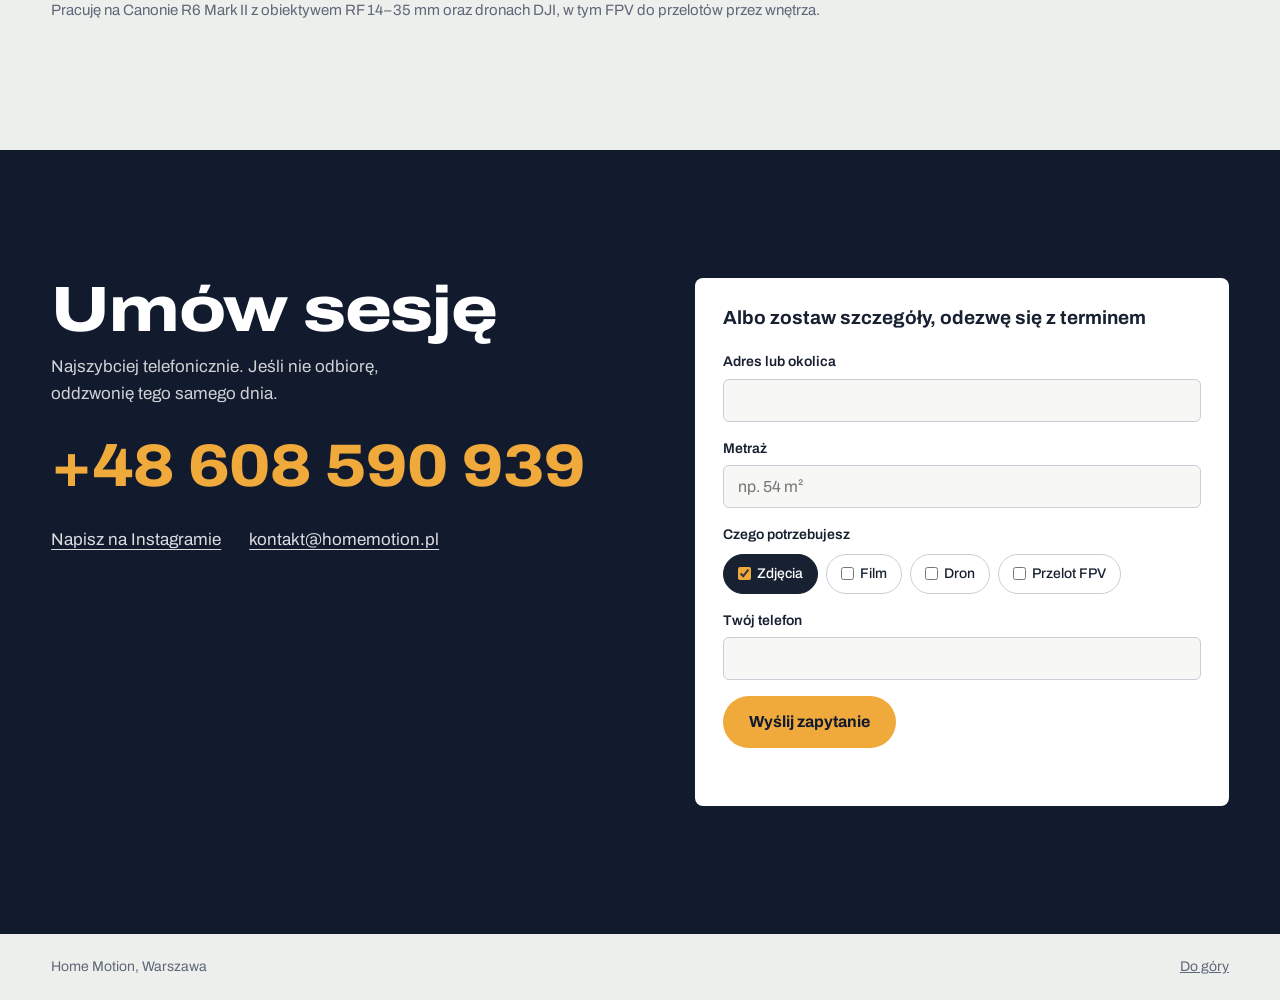
==== commit c2da8198: "Logo: napis Home Motion krojem Michroma (nagłówek, pełne logo, profilowe IG) Co-Authored-By: Claude " ====
--- a/index.html
+++ b/index.html
@@ -10,7 +10,7 @@
   <meta property="og:type" content="website">
   <link rel="preconnect" href="https://fonts.googleapis.com">
   <link rel="preconnect" href="https://fonts.gstatic.com" crossorigin>
-  <link href="https://fonts.googleapis.com/css2?family=Archivo:wdth,wght@62..125,300..900&display=swap" rel="stylesheet">
+  <link href="https://fonts.googleapis.com/css2?family=Archivo:wdth,wght@62..125,300..900&family=Michroma&display=swap" rel="stylesheet">
   <link rel="icon" href="favicon.svg" type="image/svg+xml">
   <link rel="icon" href="favicon-32.png" sizes="32x32" type="image/png">
   <link rel="apple-touch-icon" href="apple-touch-icon.png">
--- a/styles.css
+++ b/styles.css
@@ -46,7 +46,7 @@
 .top.solid { background: rgba(237,239,236,.94); color: var(--ink); padding-block: 12px; backdrop-filter: blur(8px); box-shadow: 0 1px 0 rgba(24,33,50,.08); }
 .logo {
   display: inline-flex; align-items: center; gap: 10px;
-  font-weight: 800; font-size: 21px; letter-spacing: -.02em; text-decoration: none; color: inherit;
+  font-family: "Michroma", var(--f); font-weight: 400; font-size: 15px; letter-spacing: .01em; text-decoration: none; color: inherit;
 }
 .logo-mark { width: 34px; height: 34px; flex: none; }
 .nav { display: flex; gap: 24px; margin-left: auto; }
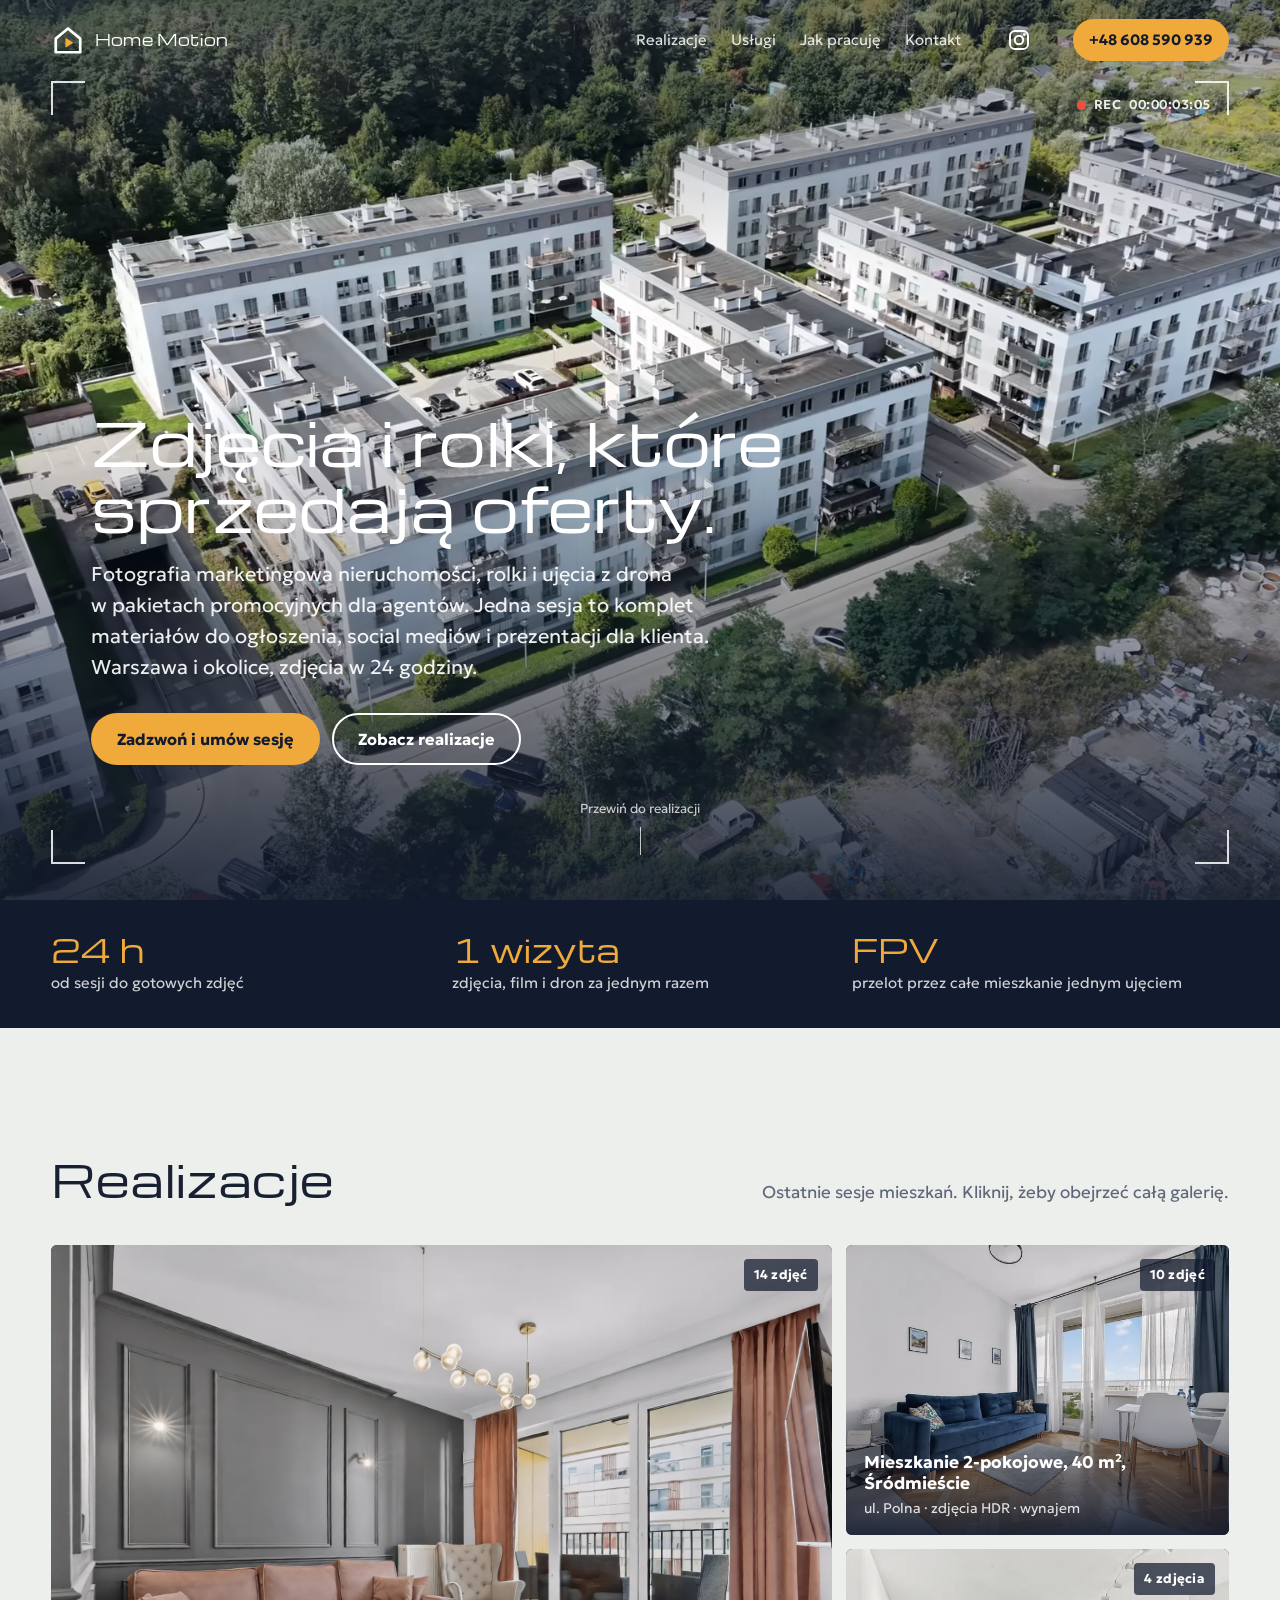
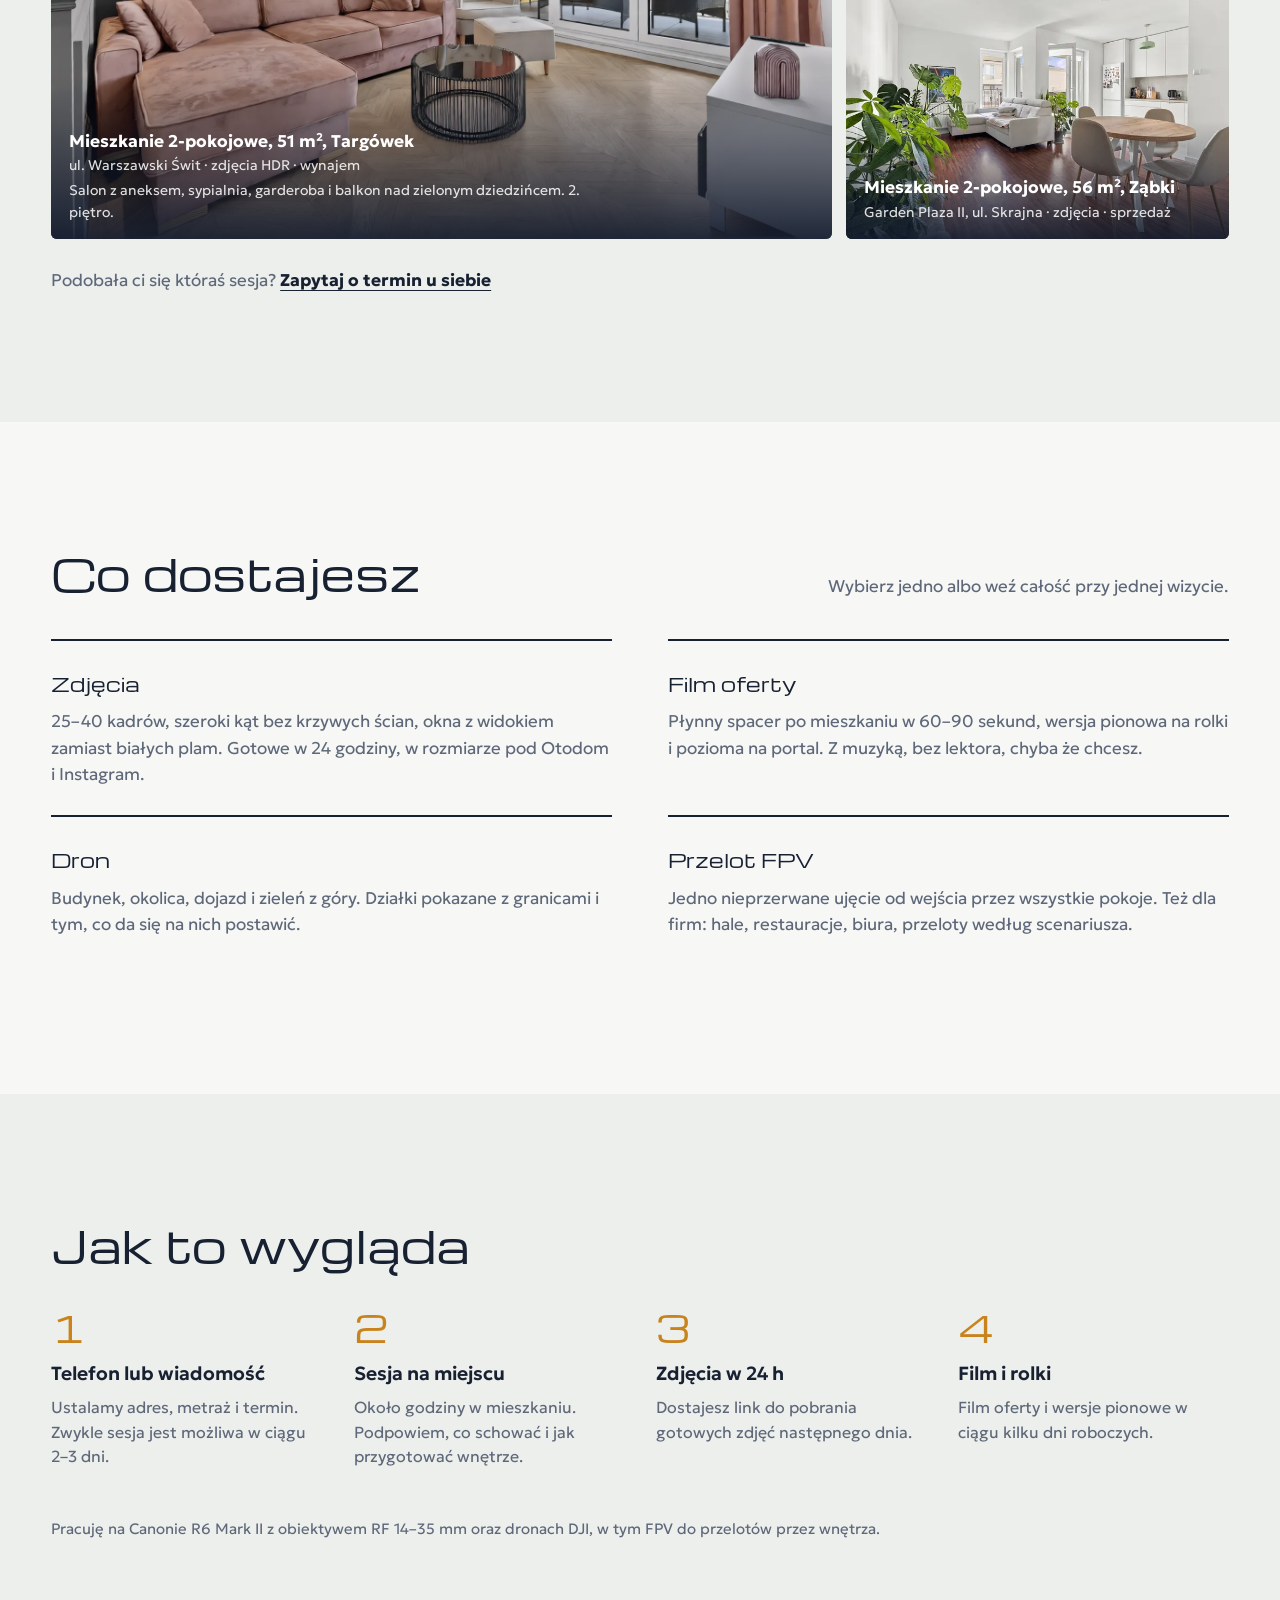
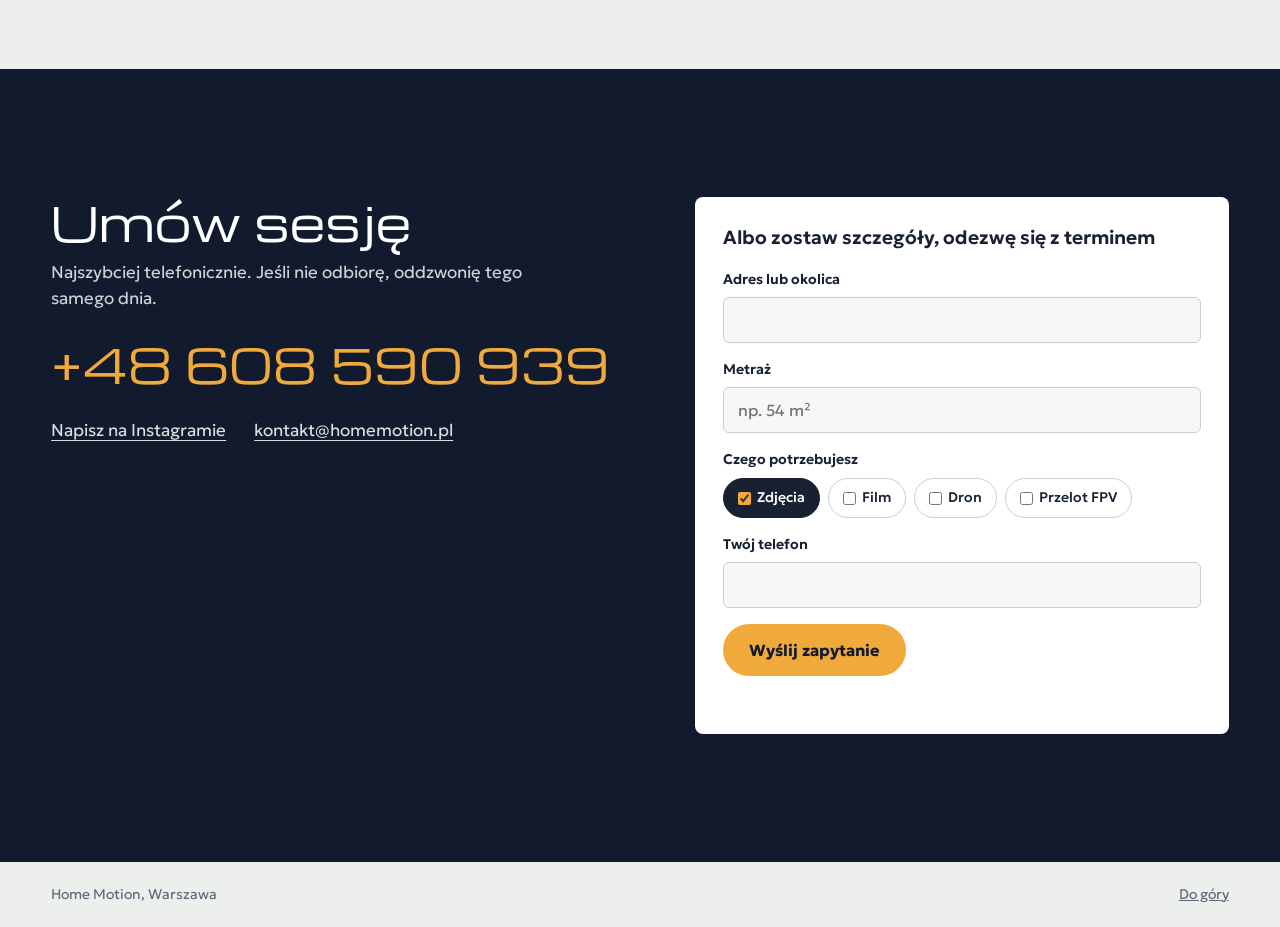
==== commit 7d27ef71: "Czcionki strony: nagłówki Michroma, tekst Geologica Co-Authored-By: Claude Opus 5.5 <noreply@anthrop" ====
--- a/index.html
+++ b/index.html
@@ -10,7 +10,7 @@
   <meta property="og:type" content="website">
   <link rel="preconnect" href="https://fonts.googleapis.com">
   <link rel="preconnect" href="https://fonts.gstatic.com" crossorigin>
-  <link href="https://fonts.googleapis.com/css2?family=Archivo:wdth,wght@62..125,300..900&family=Michroma&display=swap" rel="stylesheet">
+  <link href="https://fonts.googleapis.com/css2?family=Geologica:wght@300..700&family=Michroma&display=swap" rel="stylesheet">
   <link rel="icon" href="favicon.svg" type="image/svg+xml">
   <link rel="icon" href="favicon-32.png" sizes="32x32" type="image/png">
   <link rel="apple-touch-icon" href="apple-touch-icon.png">
--- a/styles.css
+++ b/styles.css
@@ -9,7 +9,8 @@
   --window: #f0a93b;
   --window-deep: #c9831c;
 
-  --f: "Archivo", system-ui, sans-serif;
+  --f: "Geologica", system-ui, sans-serif;
+  --f-head: "Michroma", "Geologica", sans-serif;
   --gutter: clamp(16px, 4vw, 56px);
   --max: 1240px;
 }
@@ -23,7 +24,7 @@
   background: var(--plaster);
   color: var(--ink);
   font-family: var(--f);
-  font-variation-settings: "wdth" 100;
+  font-weight: 350;
   font-size: 17px;
   line-height: 1.55;
   -webkit-font-smoothing: antialiased;
@@ -46,7 +47,7 @@
 .top.solid { background: rgba(237,239,236,.94); color: var(--ink); padding-block: 12px; backdrop-filter: blur(8px); box-shadow: 0 1px 0 rgba(24,33,50,.08); }
 .logo {
   display: inline-flex; align-items: center; gap: 10px;
-  font-family: "Michroma", var(--f); font-weight: 400; font-size: 15px; letter-spacing: .01em; text-decoration: none; color: inherit;
+  font-family: var(--f-head); font-weight: 400; font-size: 15px; letter-spacing: .01em; text-decoration: none; color: inherit;
 }
 .logo-mark { width: 34px; height: 34px; flex: none; }
 .nav { display: flex; gap: 24px; margin-left: auto; }
@@ -115,11 +116,10 @@
 }
 .hero h1 {
   margin: 0 0 18px;
-  max-width: 13ch;
-  font-weight: 800;
-  font-variation-settings: "wdth" 118;
-  font-size: clamp(40px, 7.2vw, 96px);
-  line-height: .98; letter-spacing: -.025em;
+  max-width: 17ch;
+  font-family: var(--f-head); font-weight: 400;
+  font-size: clamp(28px, 4.6vw, 62px);
+  line-height: 1.12; letter-spacing: 0;
   text-wrap: balance;
 }
 .lede { margin: 0 0 30px; max-width: 46ch; font-size: clamp(17px, 1.6vw, 20px); opacity: .92; }
@@ -148,15 +148,15 @@
 /* ---------- Fakty ---------- */
 .facts { background: var(--night); color: #fff; padding: 34px var(--gutter); }
 .facts dl { margin: 0 auto; max-width: var(--max); display: grid; grid-template-columns: repeat(3, 1fr); gap: 24px; }
-.facts dt { font-weight: 800; font-variation-settings: "wdth" 120; font-size: clamp(26px, 3vw, 38px); line-height: 1; color: var(--window); }
+.facts dt { font-family: var(--f-head); font-weight: 400; font-size: clamp(22px, 2.4vw, 32px); line-height: 1; color: var(--window); }
 .facts dd { margin: 6px 0 0; opacity: .8; font-size: 15px; }
 
 /* ---------- Sekcje ---------- */
 section:not(.hero):not(.facts) { padding: clamp(72px, 10vw, 128px) var(--gutter); }
 .section-head { max-width: var(--max); margin: 0 auto 40px; display: flex; flex-wrap: wrap; align-items: baseline; justify-content: space-between; gap: 8px 32px; }
 .section-head h2 {
-  margin: 0; font-weight: 800; font-variation-settings: "wdth" 118;
-  font-size: clamp(34px, 4.6vw, 60px); line-height: 1; letter-spacing: -.02em;
+  margin: 0; font-family: var(--f-head); font-weight: 400;
+  font-size: clamp(26px, 3.4vw, 44px); line-height: 1.1; letter-spacing: 0;
 }
 .section-head p { margin: 0; color: var(--slate); max-width: 44ch; }
 
@@ -214,7 +214,7 @@
 .services { background: var(--paper); }
 .svc-list { max-width: var(--max); margin: 0 auto; display: grid; grid-template-columns: repeat(2, 1fr); gap: 0 56px; }
 .svc { padding: 28px 0; border-top: 2px solid var(--ink); }
-.svc h3 { margin: 0 0 8px; font-size: 24px; font-weight: 750; font-variation-settings: "wdth" 112; }
+.svc h3 { margin: 0 0 10px; font-family: var(--f-head); font-size: 19px; font-weight: 400; }
 .svc p { margin: 0; color: var(--slate); max-width: 52ch; }
 
 /* Proces */
@@ -225,9 +225,9 @@
 .steps li { counter-increment: s; }
 .steps li::before {
   content: counter(s); display: block; margin-bottom: 14px;
-  font-weight: 800; font-variation-settings: "wdth" 125; font-size: 44px; line-height: 1; color: var(--window-deep);
-}
-.steps h3 { margin: 0 0 6px; font-size: 19px; }
+  font-family: var(--f-head); font-weight: 400; font-size: 36px; line-height: 1; color: var(--window-deep);
+}
+.steps h3 { margin: 0 0 6px; font-size: 19px; font-weight: 600; }
 .steps p { margin: 0; color: var(--slate); font-size: 16px; }
 .kit { max-width: var(--max); margin: 48px auto 0; color: var(--slate); font-size: 15px; }
 
@@ -237,12 +237,12 @@
   display: grid; grid-template-columns: 1.1fr 1fr; gap: 56px;
   padding-inline: max(var(--gutter), calc((100vw - var(--max)) / 2)) !important;
 }
-.contact h2 { margin: 0 0 12px; font-weight: 800; font-variation-settings: "wdth" 118; font-size: clamp(38px, 5vw, 64px); line-height: 1; letter-spacing: -.02em; }
+.contact h2 { margin: 0 0 12px; font-family: var(--f-head); font-weight: 400; font-size: clamp(28px, 3.6vw, 46px); line-height: 1.1; }
 .contact-call > p { margin: 0 0 28px; opacity: .8; max-width: 40ch; }
 .big-phone {
   display: inline-block; text-decoration: none; color: var(--window);
-  font-weight: 800; font-variation-settings: "wdth" 110; font-variant-numeric: tabular-nums;
-  font-size: clamp(34px, 5vw, 60px); line-height: 1.05;
+  font-family: var(--f-head); font-weight: 400; font-variant-numeric: tabular-nums;
+  font-size: clamp(26px, 3.8vw, 46px); line-height: 1.05;
   border-bottom: 3px solid transparent;
 }
 .big-phone:hover { border-bottom-color: var(--window); }
@@ -250,7 +250,7 @@
 .contact-alt a { opacity: .85; text-underline-offset: 4px; }
 
 .quote { background: #fff; color: var(--ink); border-radius: 8px; padding: 28px; display: grid; gap: 16px; align-content: start; }
-.quote h3 { margin: 0 0 4px; font-size: 19px; line-height: 1.3; }
+.quote h3 { margin: 0 0 4px; font-size: 19px; line-height: 1.3; font-weight: 600; }
 .quote label { display: grid; gap: 6px; font-size: 14px; font-weight: 600; }
 .quote input:not([type=checkbox]) {
   font: 400 16px var(--f); color: var(--ink);
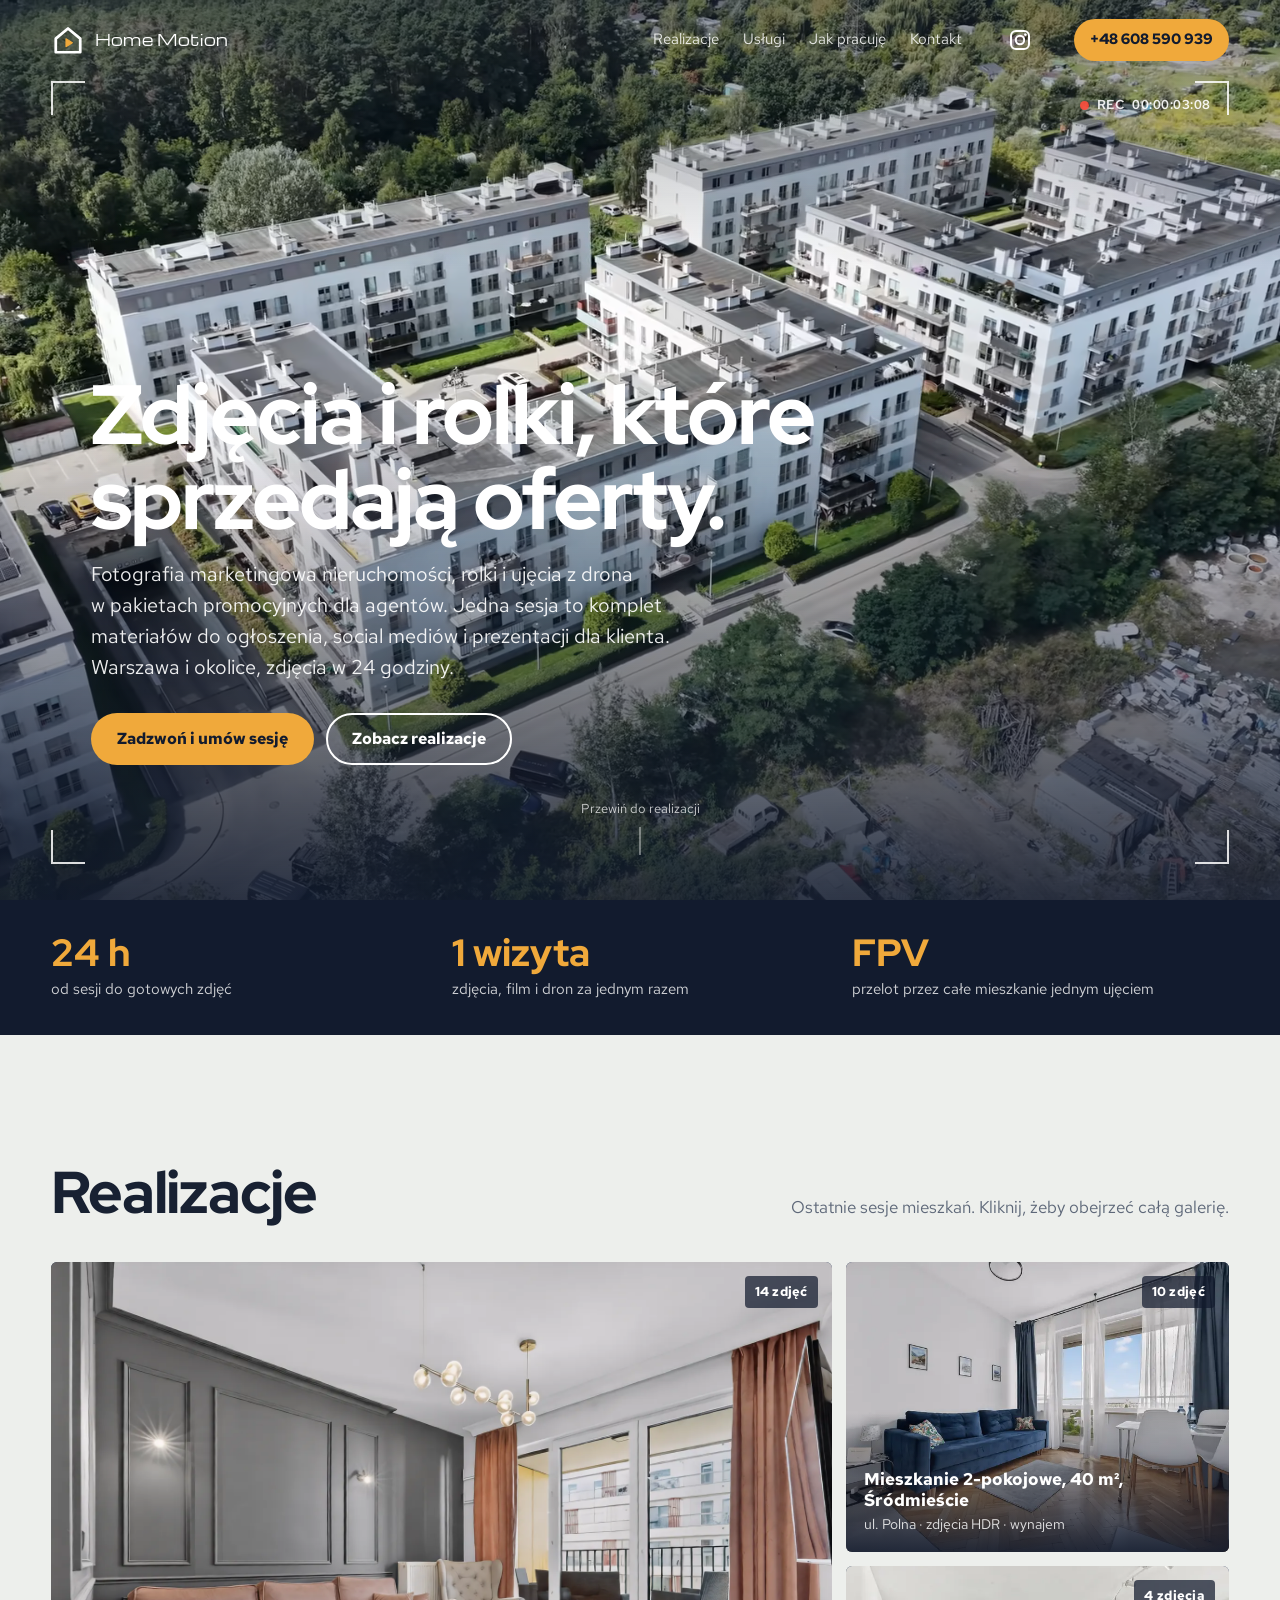
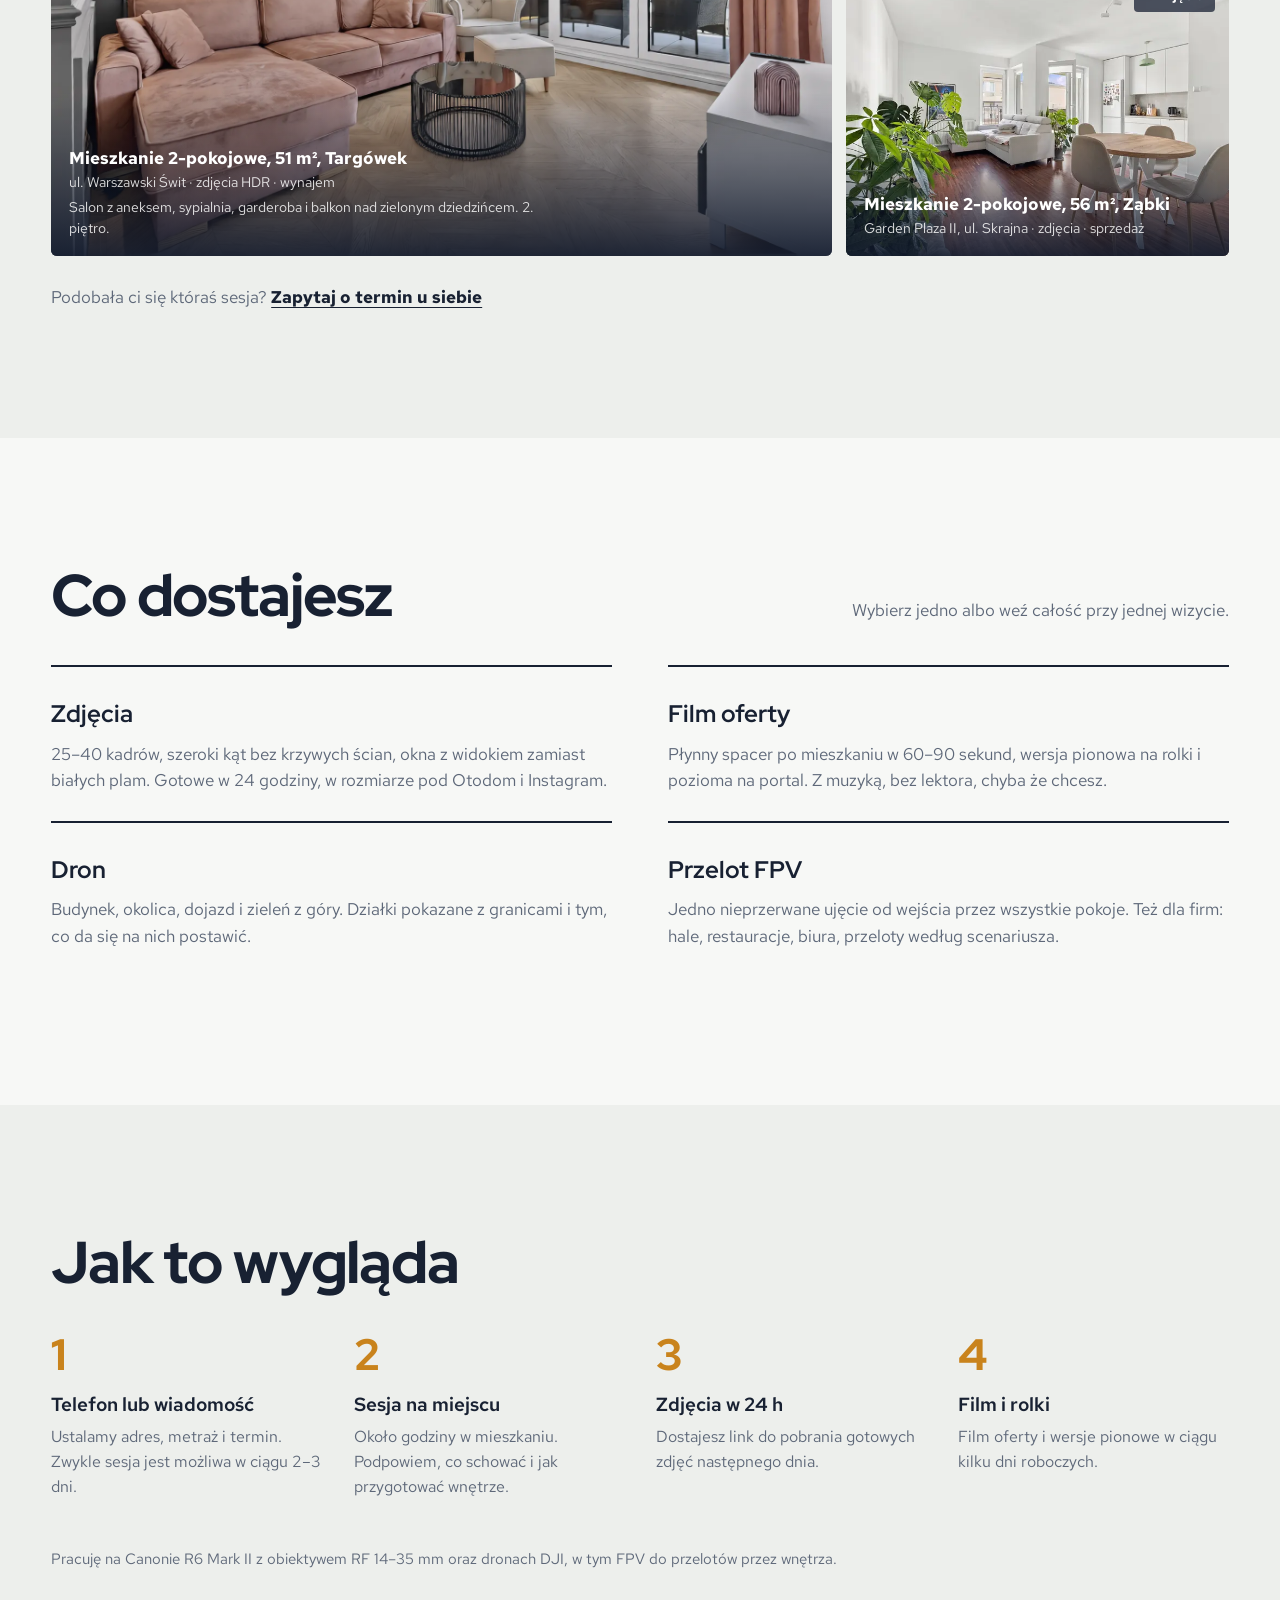
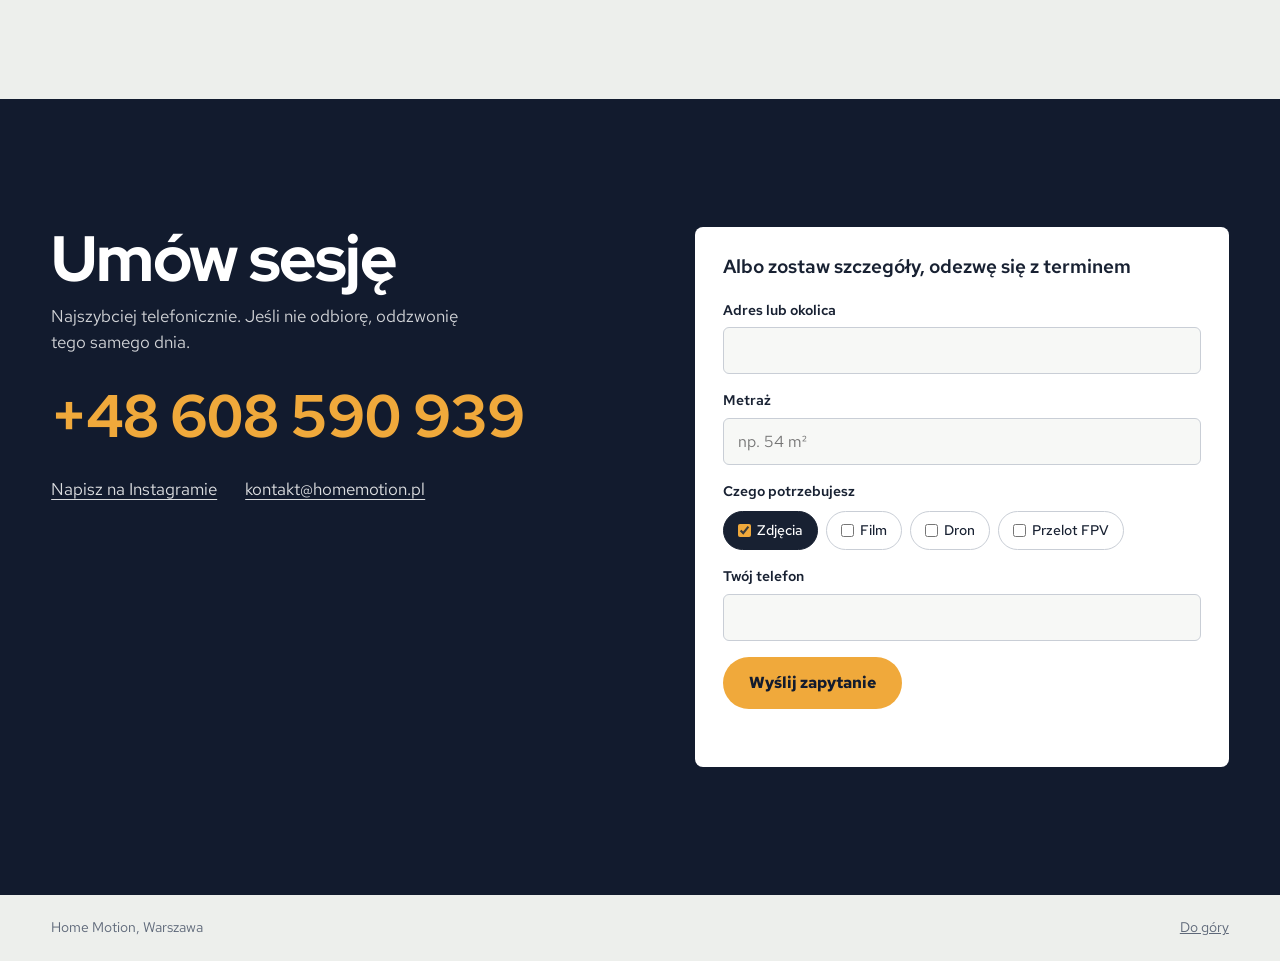
==== commit 7f568fe5: "Czcionki strony: Red Hat Display + Red Hat Text, Michroma tylko w logo Co-Authored-By: Claude Opus 5" ====
--- a/index.html
+++ b/index.html
@@ -10,7 +10,7 @@
   <meta property="og:type" content="website">
   <link rel="preconnect" href="https://fonts.googleapis.com">
   <link rel="preconnect" href="https://fonts.gstatic.com" crossorigin>
-  <link href="https://fonts.googleapis.com/css2?family=Geologica:wght@300..700&family=Michroma&display=swap" rel="stylesheet">
+  <link href="https://fonts.googleapis.com/css2?family=Red+Hat+Display:wght@500..900&family=Red+Hat+Text:wght@400..700&family=Michroma&display=swap" rel="stylesheet">
   <link rel="icon" href="favicon.svg" type="image/svg+xml">
   <link rel="icon" href="favicon-32.png" sizes="32x32" type="image/png">
   <link rel="apple-touch-icon" href="apple-touch-icon.png">
--- a/styles.css
+++ b/styles.css
@@ -9,8 +9,9 @@
   --window: #f0a93b;
   --window-deep: #c9831c;
 
-  --f: "Geologica", system-ui, sans-serif;
-  --f-head: "Michroma", "Geologica", sans-serif;
+  --f: "Red Hat Text", system-ui, sans-serif;
+  --f-head: "Red Hat Display", "Red Hat Text", sans-serif;
+  --f-logo: "Michroma", "Red Hat Display", sans-serif;
   --gutter: clamp(16px, 4vw, 56px);
   --max: 1240px;
 }
@@ -24,7 +25,7 @@
   background: var(--plaster);
   color: var(--ink);
   font-family: var(--f);
-  font-weight: 350;
+  font-weight: 400;
   font-size: 17px;
   line-height: 1.55;
   -webkit-font-smoothing: antialiased;
@@ -47,7 +48,7 @@
 .top.solid { background: rgba(237,239,236,.94); color: var(--ink); padding-block: 12px; backdrop-filter: blur(8px); box-shadow: 0 1px 0 rgba(24,33,50,.08); }
 .logo {
   display: inline-flex; align-items: center; gap: 10px;
-  font-family: var(--f-head); font-weight: 400; font-size: 15px; letter-spacing: .01em; text-decoration: none; color: inherit;
+  font-family: var(--f-logo); font-weight: 400; font-size: 15px; letter-spacing: .01em; text-decoration: none; color: inherit;
 }
 .logo-mark { width: 34px; height: 34px; flex: none; }
 .nav { display: flex; gap: 24px; margin-left: auto; }
@@ -116,10 +117,10 @@
 }
 .hero h1 {
   margin: 0 0 18px;
-  max-width: 17ch;
-  font-family: var(--f-head); font-weight: 400;
-  font-size: clamp(28px, 4.6vw, 62px);
-  line-height: 1.12; letter-spacing: 0;
+  max-width: 14ch;
+  font-family: var(--f-head); font-weight: 800;
+  font-size: clamp(38px, 6.6vw, 88px);
+  line-height: 1; letter-spacing: -.025em;
   text-wrap: balance;
 }
 .lede { margin: 0 0 30px; max-width: 46ch; font-size: clamp(17px, 1.6vw, 20px); opacity: .92; }
@@ -148,15 +149,15 @@
 /* ---------- Fakty ---------- */
 .facts { background: var(--night); color: #fff; padding: 34px var(--gutter); }
 .facts dl { margin: 0 auto; max-width: var(--max); display: grid; grid-template-columns: repeat(3, 1fr); gap: 24px; }
-.facts dt { font-family: var(--f-head); font-weight: 400; font-size: clamp(22px, 2.4vw, 32px); line-height: 1; color: var(--window); }
+.facts dt { font-family: var(--f-head); font-weight: 800; font-size: clamp(26px, 3vw, 38px); line-height: 1; color: var(--window); }
 .facts dd { margin: 6px 0 0; opacity: .8; font-size: 15px; }
 
 /* ---------- Sekcje ---------- */
 section:not(.hero):not(.facts) { padding: clamp(72px, 10vw, 128px) var(--gutter); }
 .section-head { max-width: var(--max); margin: 0 auto 40px; display: flex; flex-wrap: wrap; align-items: baseline; justify-content: space-between; gap: 8px 32px; }
 .section-head h2 {
-  margin: 0; font-family: var(--f-head); font-weight: 400;
-  font-size: clamp(26px, 3.4vw, 44px); line-height: 1.1; letter-spacing: 0;
+  margin: 0; font-family: var(--f-head); font-weight: 800;
+  font-size: clamp(34px, 4.6vw, 60px); line-height: 1; letter-spacing: -.02em;
 }
 .section-head p { margin: 0; color: var(--slate); max-width: 44ch; }
 
@@ -214,7 +215,7 @@
 .services { background: var(--paper); }
 .svc-list { max-width: var(--max); margin: 0 auto; display: grid; grid-template-columns: repeat(2, 1fr); gap: 0 56px; }
 .svc { padding: 28px 0; border-top: 2px solid var(--ink); }
-.svc h3 { margin: 0 0 10px; font-family: var(--f-head); font-size: 19px; font-weight: 400; }
+.svc h3 { margin: 0 0 8px; font-family: var(--f-head); font-size: 24px; font-weight: 700; }
 .svc p { margin: 0; color: var(--slate); max-width: 52ch; }
 
 /* Proces */
@@ -225,7 +226,7 @@
 .steps li { counter-increment: s; }
 .steps li::before {
   content: counter(s); display: block; margin-bottom: 14px;
-  font-family: var(--f-head); font-weight: 400; font-size: 36px; line-height: 1; color: var(--window-deep);
+  font-family: var(--f-head); font-weight: 800; font-size: 44px; line-height: 1; color: var(--window-deep);
 }
 .steps h3 { margin: 0 0 6px; font-size: 19px; font-weight: 600; }
 .steps p { margin: 0; color: var(--slate); font-size: 16px; }
@@ -237,12 +238,12 @@
   display: grid; grid-template-columns: 1.1fr 1fr; gap: 56px;
   padding-inline: max(var(--gutter), calc((100vw - var(--max)) / 2)) !important;
 }
-.contact h2 { margin: 0 0 12px; font-family: var(--f-head); font-weight: 400; font-size: clamp(28px, 3.6vw, 46px); line-height: 1.1; }
+.contact h2 { margin: 0 0 12px; font-family: var(--f-head); font-weight: 800; font-size: clamp(38px, 5vw, 64px); line-height: 1; letter-spacing: -.02em; }
 .contact-call > p { margin: 0 0 28px; opacity: .8; max-width: 40ch; }
 .big-phone {
   display: inline-block; text-decoration: none; color: var(--window);
-  font-family: var(--f-head); font-weight: 400; font-variant-numeric: tabular-nums;
-  font-size: clamp(26px, 3.8vw, 46px); line-height: 1.05;
+  font-family: var(--f-head); font-weight: 800; font-variant-numeric: tabular-nums;
+  font-size: clamp(34px, 5vw, 60px); line-height: 1.05;
   border-bottom: 3px solid transparent;
 }
 .big-phone:hover { border-bottom-color: var(--window); }
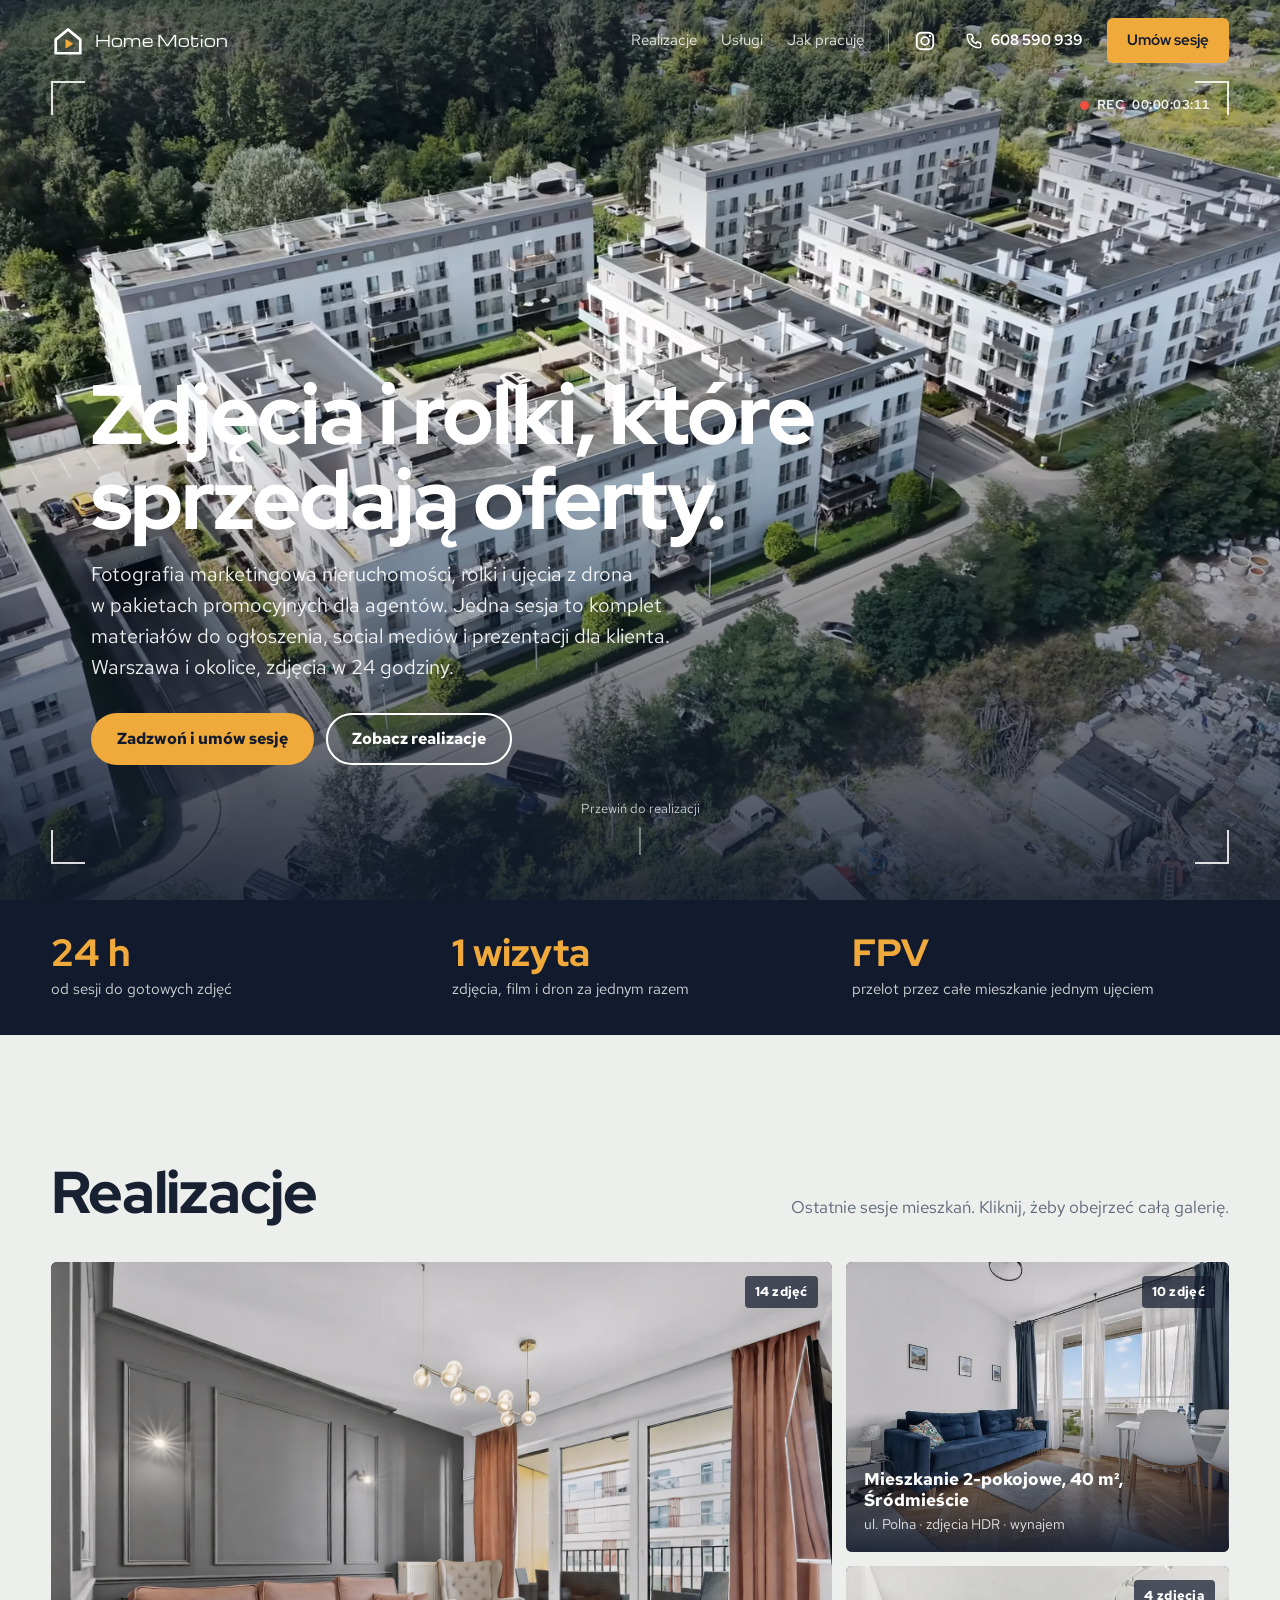
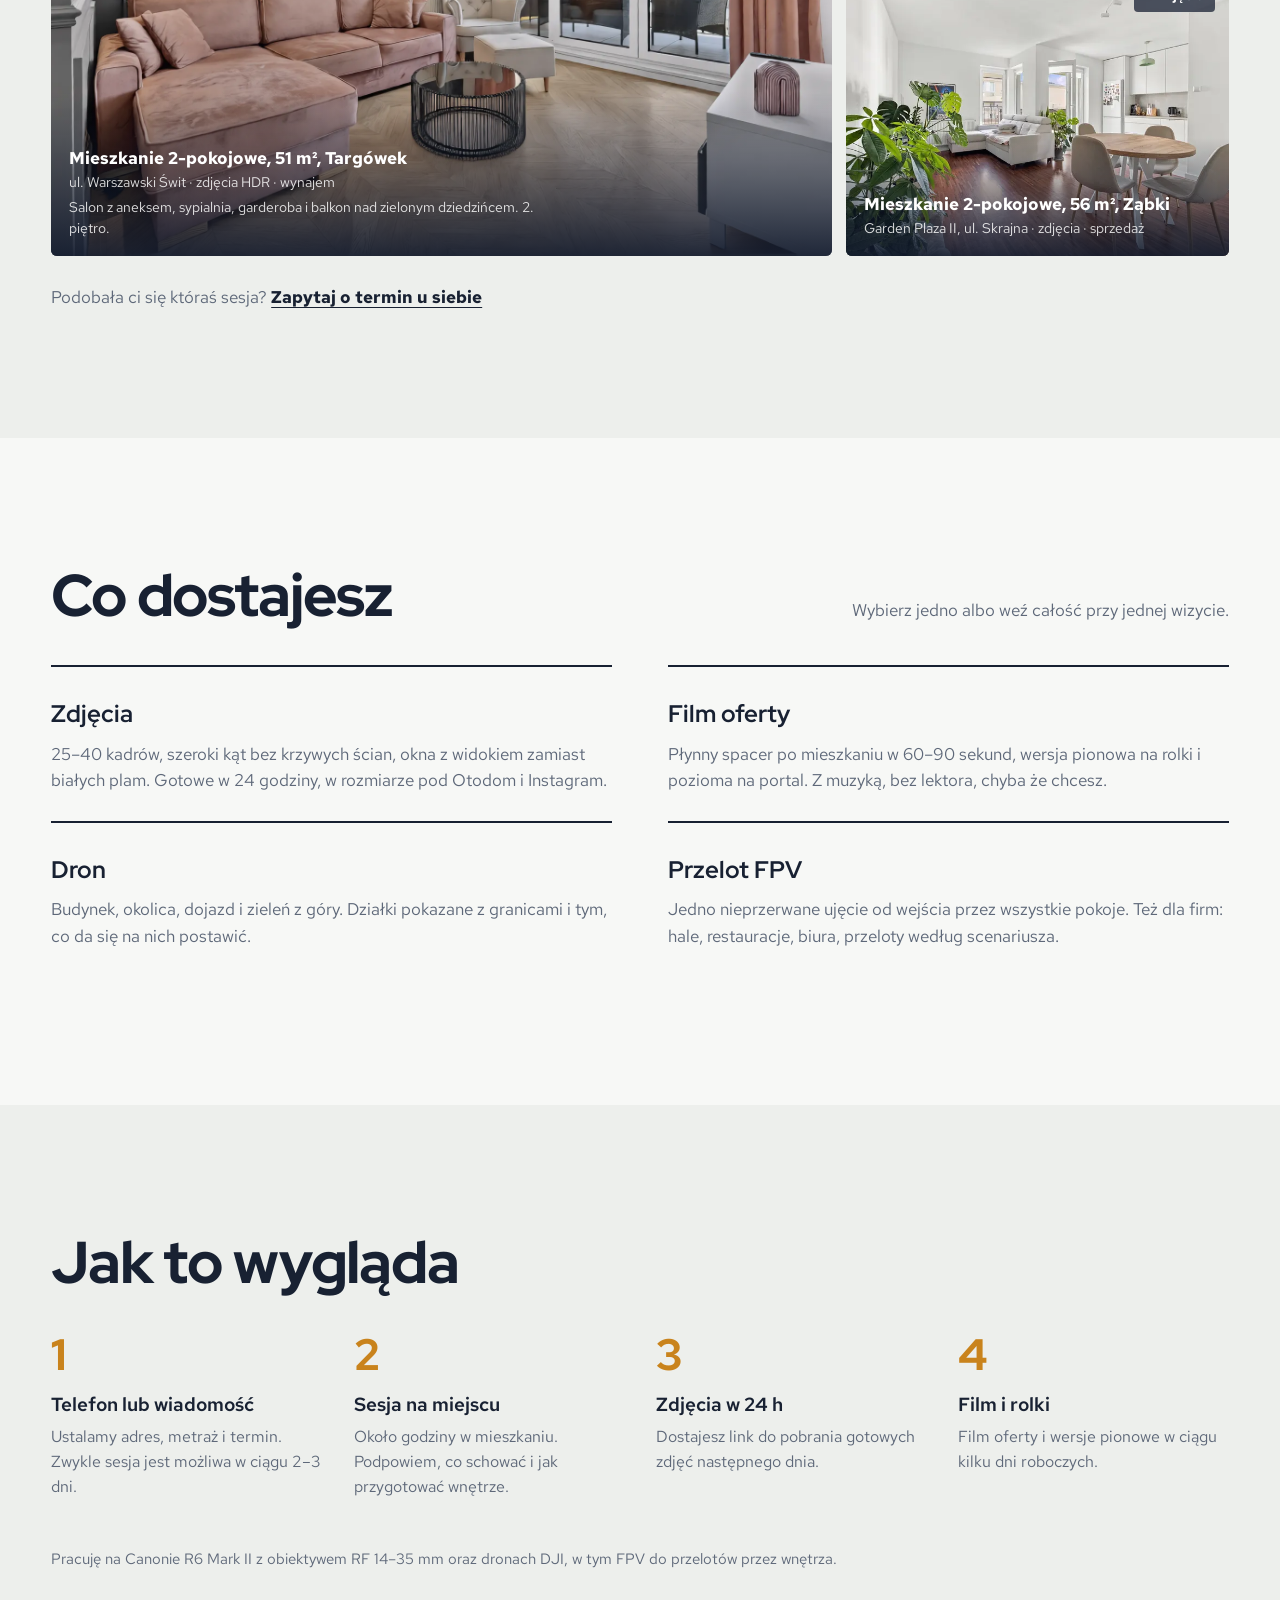
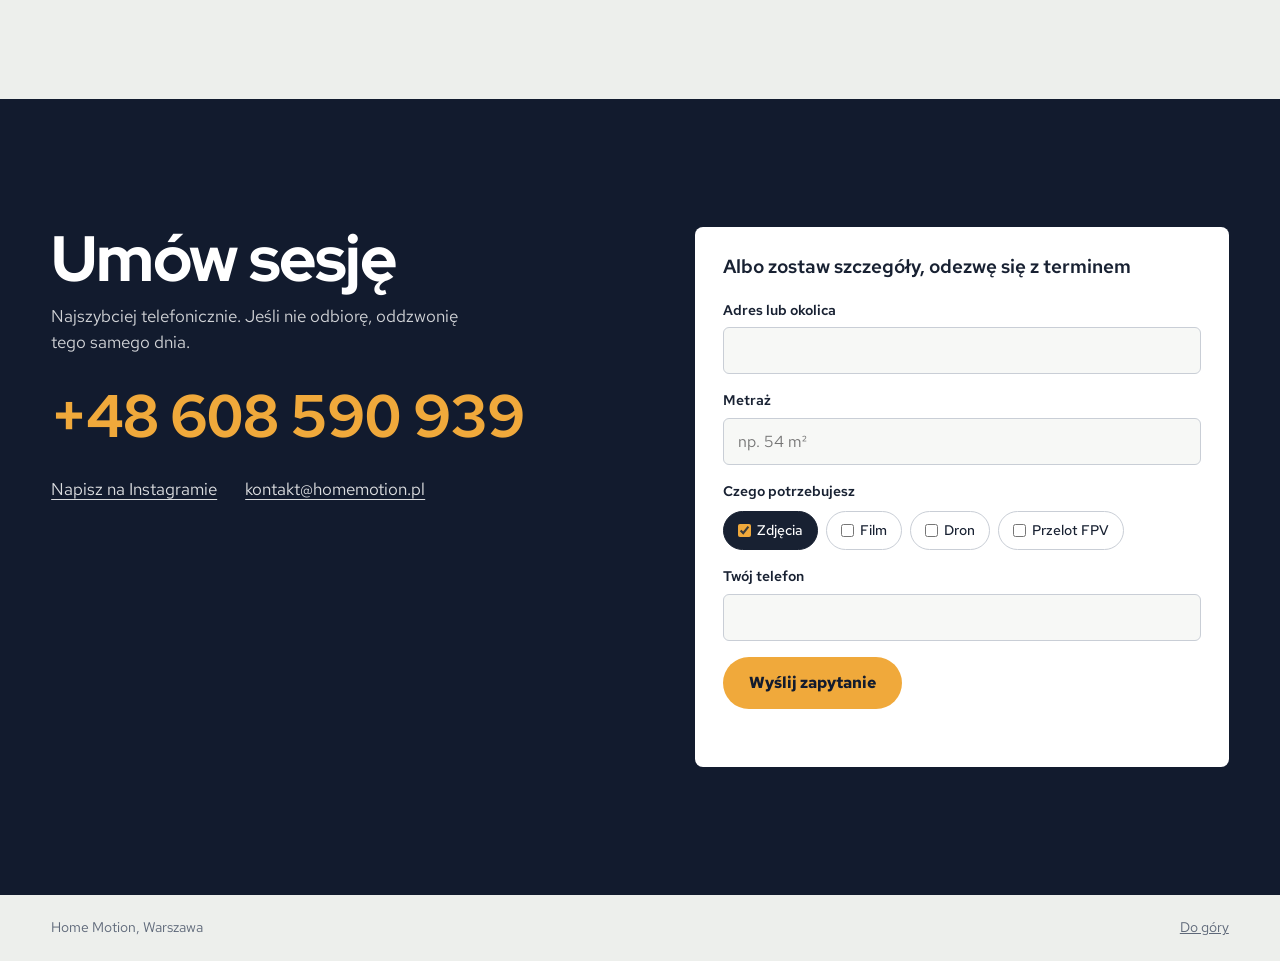
==== commit c16552a3: "Nagłówek: numer jako tekst ze słuchawką + przycisk Umów sesję (wariant 2) Co-Authored-By: Claude Opu" ====
--- a/index.html
+++ b/index.html
@@ -29,12 +29,16 @@
       <a href="#realizacje">Realizacje</a>
       <a href="#uslugi">Usługi</a>
       <a href="#jak">Jak pracuję</a>
-      <a href="#kontakt">Kontakt</a>
     </nav>
+    <span class="top-sep" aria-hidden="true"></span>
     <a class="top-ig" href="https://www.instagram.com/homemotion.pl/" target="_blank" rel="noopener" data-instagram aria-label="Home Motion na Instagramie">
       <svg viewBox="0 0 24 24" aria-hidden="true"><rect x="3" y="3" width="18" height="18" rx="5" fill="none" stroke="currentColor" stroke-width="2"/><circle cx="12" cy="12" r="4.2" fill="none" stroke="currentColor" stroke-width="2"/><circle cx="17.4" cy="6.6" r="1.3" fill="currentColor"/></svg>
     </a>
-    <a class="top-phone" href="tel:+48608590939" data-phone>+48 608 590 939</a>
+    <a class="top-tel" href="tel:+48608590939" data-phone-short aria-label="Zadzwoń: 608 590 939">
+      <svg viewBox="0 0 24 24" aria-hidden="true"><path d="M5 3h4l2 5-2.5 1.5a11 11 0 0 0 6 6L16 13l5 2v4a2 2 0 0 1-2 2A16 16 0 0 1 3 5a2 2 0 0 1 2-2z" fill="none" stroke="currentColor" stroke-width="2" stroke-linejoin="round"/></svg>
+      <span>608 590 939</span>
+    </a>
+    <a class="top-cta" href="#kontakt">Umów sesję</a>
   </header>
 
   <main>
--- a/styles.css
+++ b/styles.css
@@ -54,19 +54,26 @@
 .nav { display: flex; gap: 24px; margin-left: auto; }
 .nav a { text-decoration: none; font-size: 15px; opacity: .85; }
 .nav a:hover { opacity: 1; text-decoration: underline; text-underline-offset: 5px; }
-.top-phone {
-  font-weight: 700; text-decoration: none; font-size: 15px;
-  padding: 9px 16px; border-radius: 999px;
-  background: var(--window); color: var(--night);
-}
-.top-phone:hover { background: #ffbf55; }
+.top-sep { width: 1px; height: 22px; background: currentColor; opacity: .35; margin-left: -8px; }
 .top-ig {
-  display: grid; place-items: center; width: 44px; height: 44px; margin-left: 4px;
+  display: grid; place-items: center; width: 44px; height: 44px; margin: 0 -14px 0 -18px;
   border-radius: 50%; color: inherit; transition: background .2s;
 }
-.top-ig svg { width: 24px; height: 24px; }
+.top-ig svg { width: 22px; height: 22px; }
 .top-ig:hover { background: rgba(127,127,127,.18); }
-@media (max-width: 900px) { .top-ig { margin-left: auto; } }
+.top-tel {
+  display: inline-flex; align-items: center; gap: 8px; min-height: 44px;
+  font-weight: 600; font-size: 15px; text-decoration: none; color: inherit; white-space: nowrap;
+}
+.top-tel svg { width: 18px; height: 18px; flex: none; }
+.top-tel:hover span { text-decoration: underline; text-underline-offset: 4px; }
+.top-cta {
+  font-family: var(--f-head); font-weight: 700; font-size: 15px; text-decoration: none; white-space: nowrap;
+  padding: 11px 20px; border-radius: 6px; background: var(--window); color: var(--night);
+  margin-left: -8px;
+}
+.top-cta:hover { background: #ffbf55; }
+@media (max-width: 900px) { .top-sep { display: none; } .top-ig { margin-left: auto; } }
 
 /* ---------- HERO ---------- */
 .hero {
@@ -282,7 +289,8 @@
 }
 @media (max-width: 640px) {
   body { font-size: 16px; padding-bottom: 76px; }
-  .top-phone { display: none; }
+  .top-tel, .top-cta { display: none; }
+  .top-ig { margin-right: -8px; }
   .hero-copy { padding-inline: calc(var(--gutter) + 12px); padding-bottom: 110px; }
   .hero-actions { display: none; }
   .scroll-cue { display: none; }
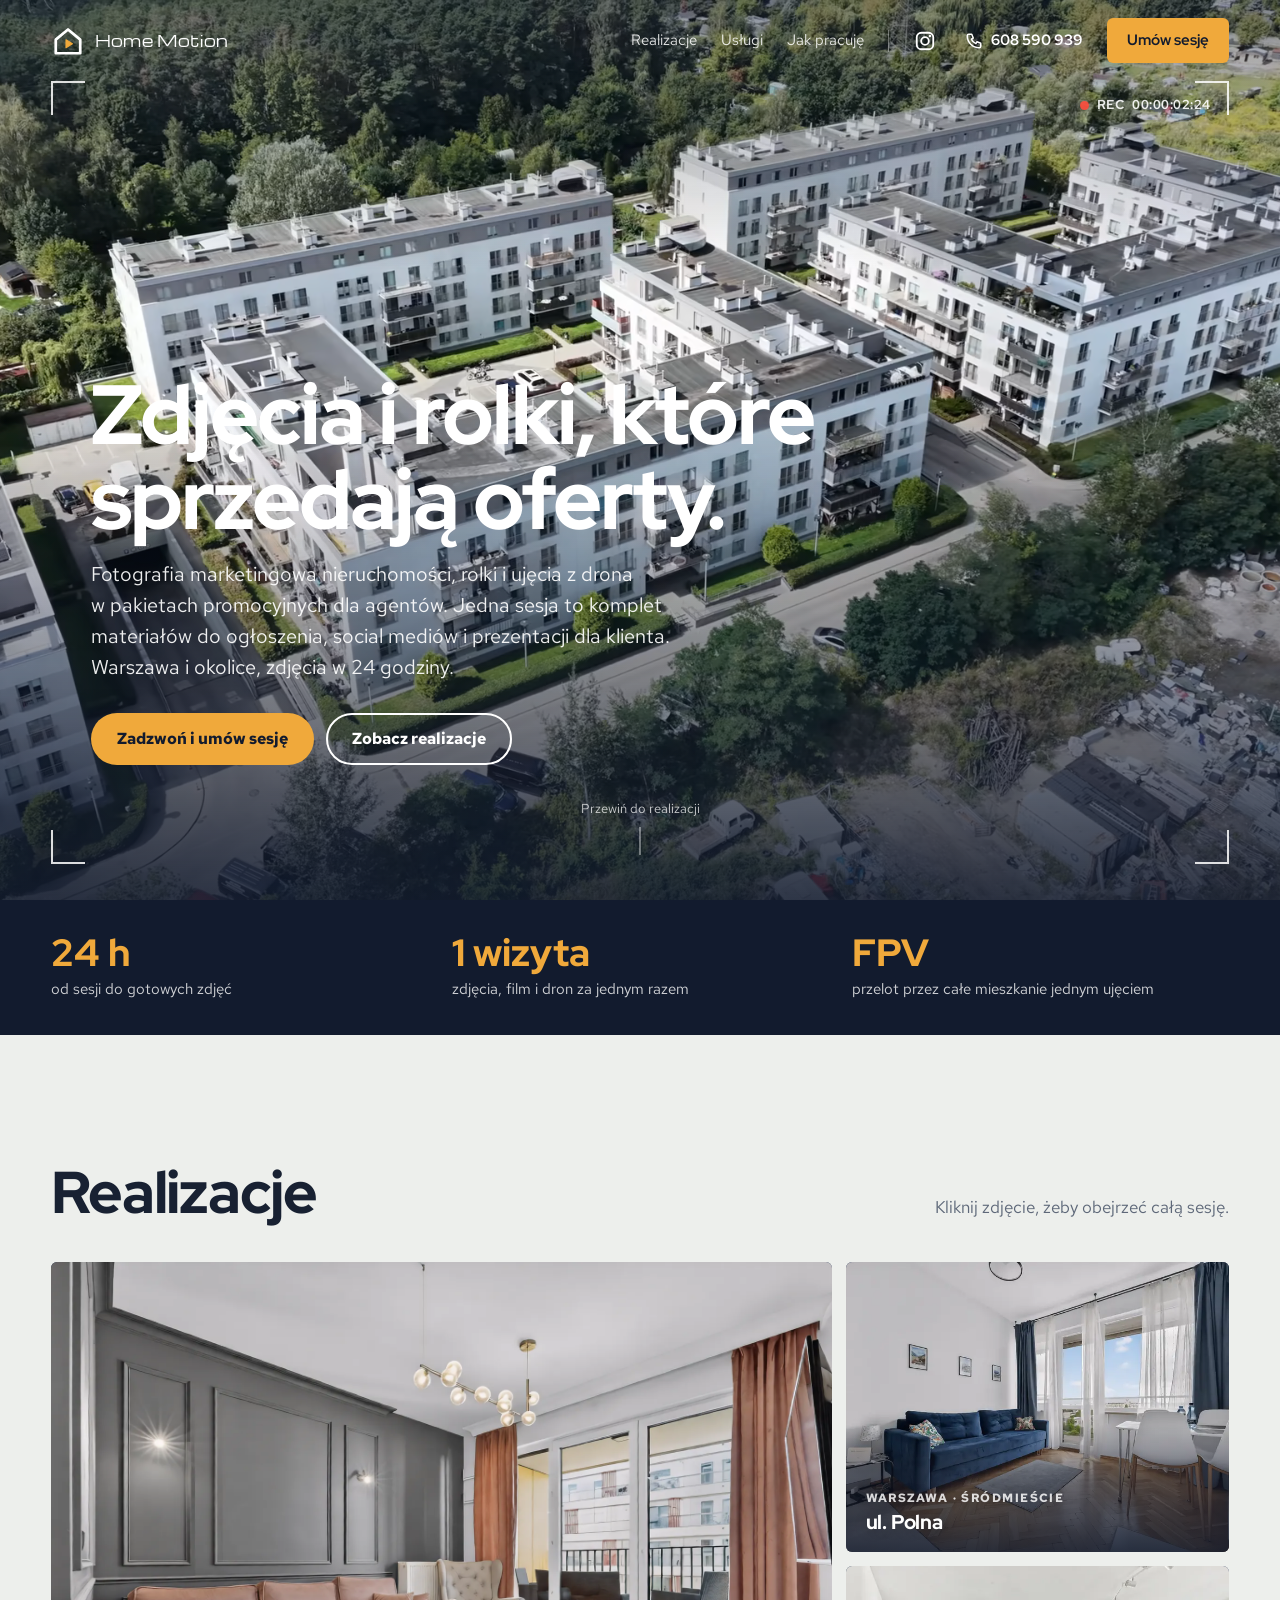
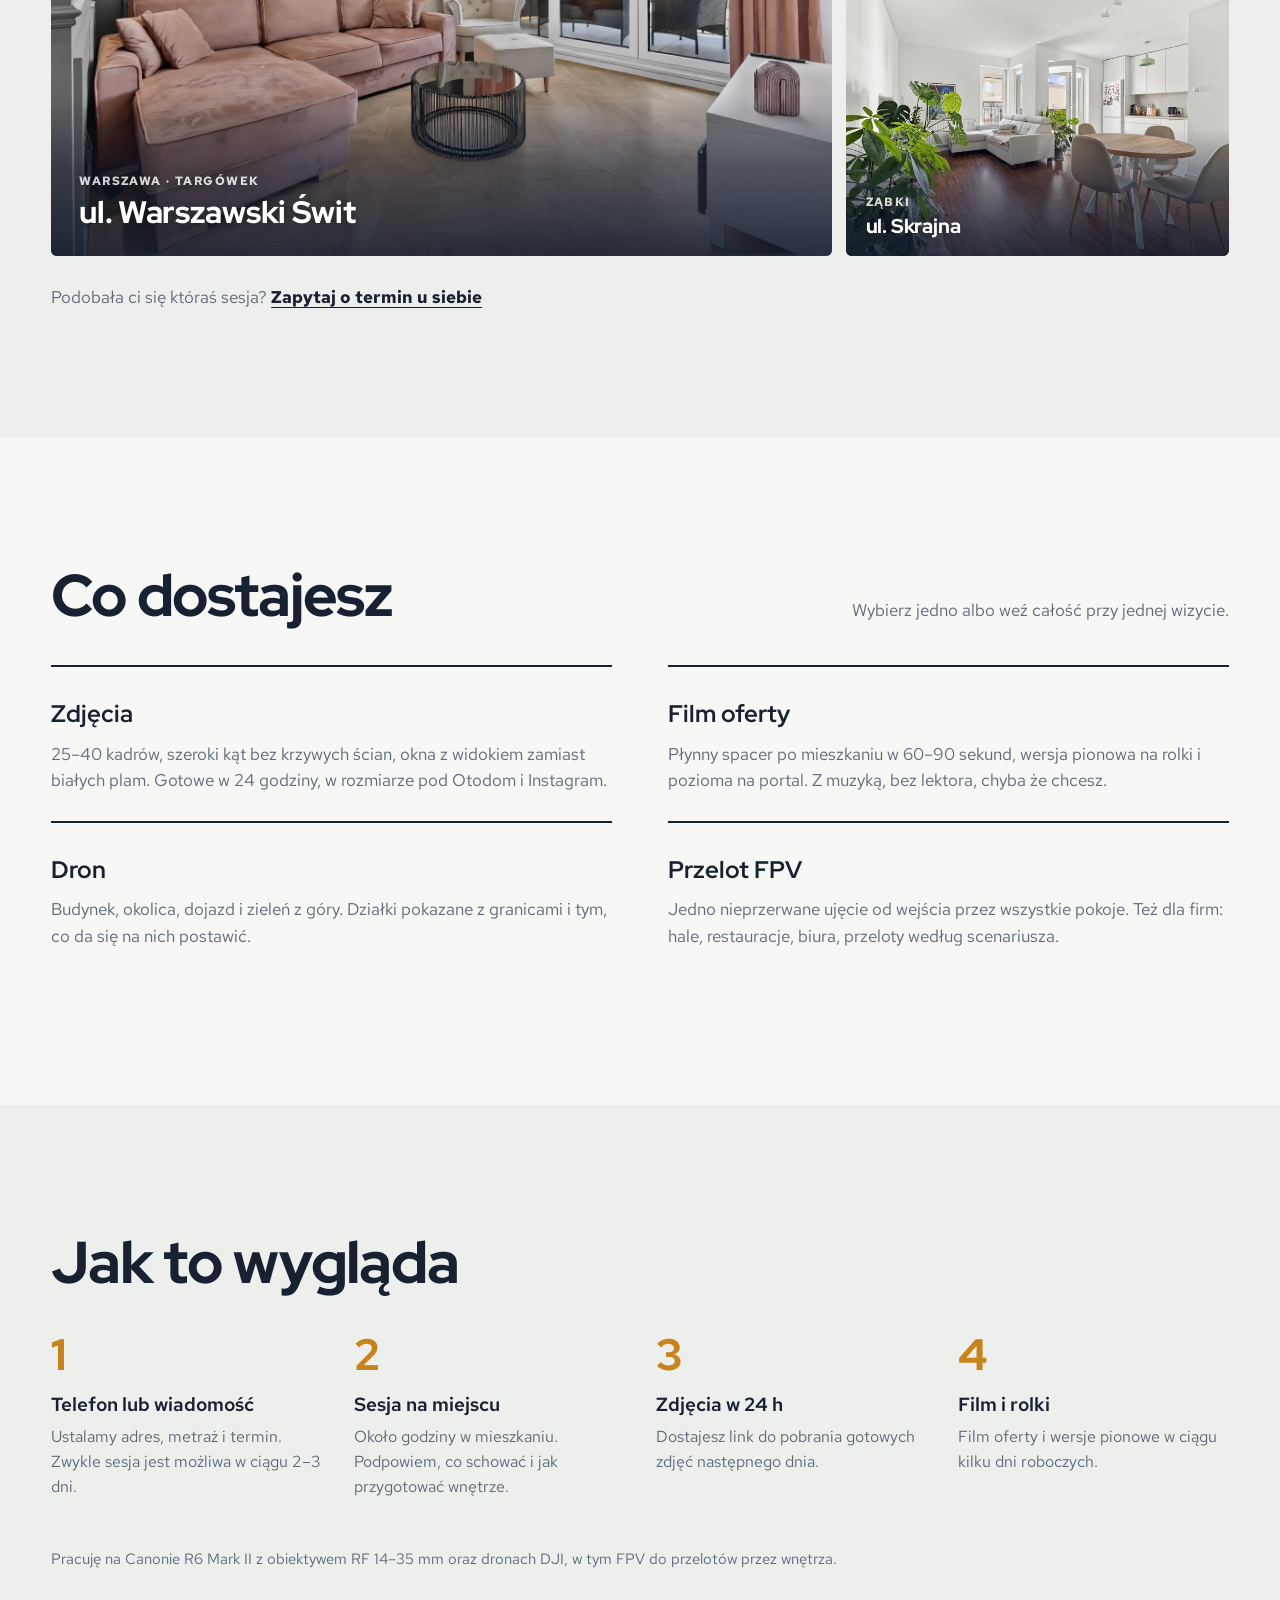
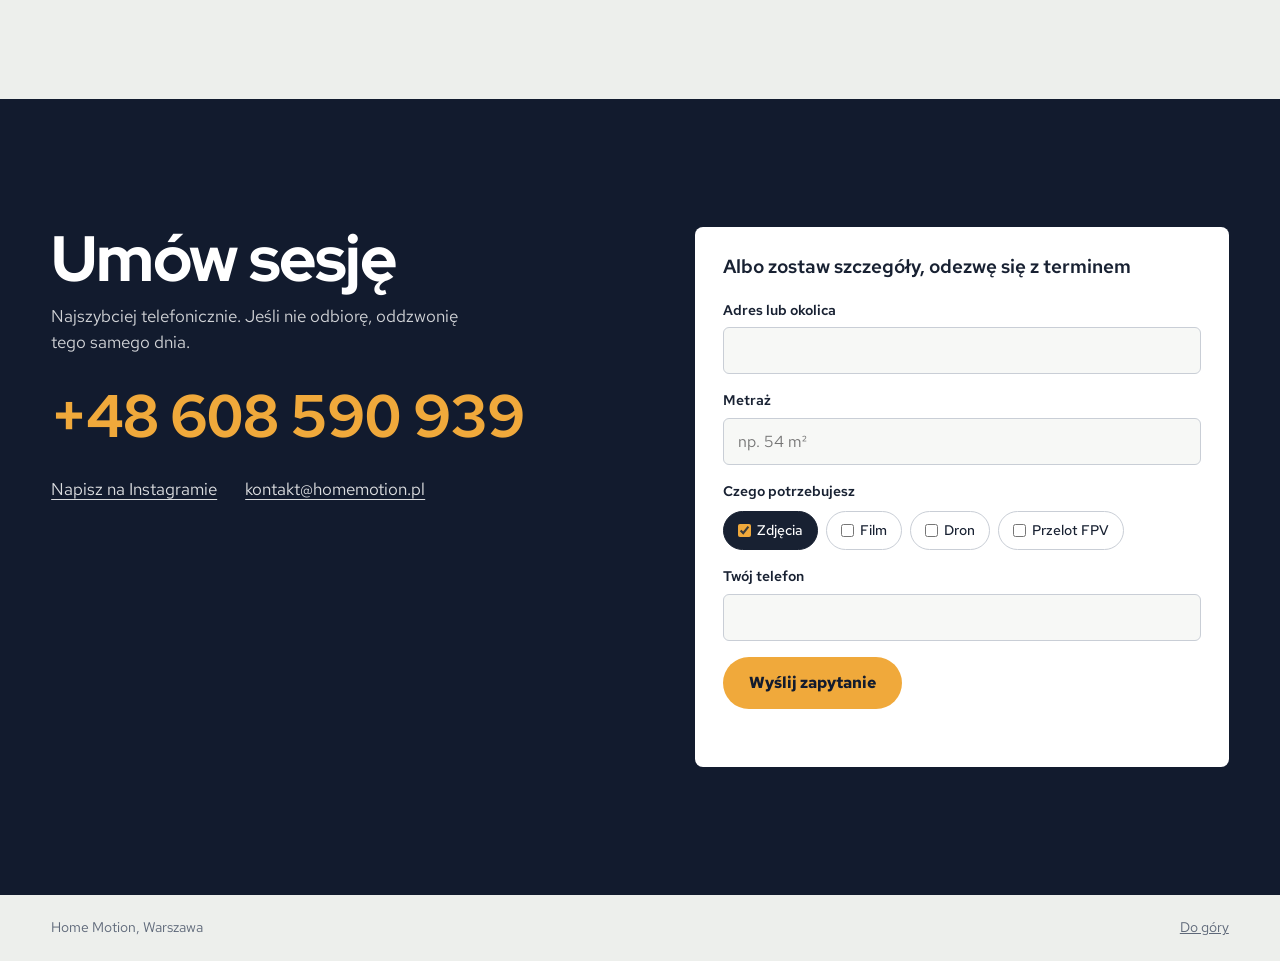
==== commit 2dd1b6ce: "Realizacje: galeria bez opisów (miasto, dzielnica, ulica), kafelki z listy SESJE, skrypt dodaj-sesje" ====
--- a/index.html
+++ b/index.html
@@ -83,43 +83,11 @@
     <section class="work" id="realizacje">
       <div class="section-head">
         <h2>Realizacje</h2>
-        <p>Ostatnie sesje mieszkań. Kliknij, żeby obejrzeć całą galerię.</p>
+        <p>Kliknij zdjęcie, żeby obejrzeć całą sesję.</p>
       </div>
-      <ul class="work-grid">
-        <li class="w w-feature">
-          <button class="w-open" type="button" data-sesja="warszawski-swit" aria-label="Galeria: mieszkanie 51 m², Targówek, 14 zdjęć">
-            <img src="assets/sesje/warszawski-swit/01-m.webp" srcset="assets/sesje/warszawski-swit/01-m.webp 800w, assets/sesje/warszawski-swit/01.webp 1920w" sizes="(max-width: 640px) 100vw, 66vw" width="800" height="532" alt="Salon z różowym narożnikiem i ciemnymi ścianami ze sztukaterią" loading="lazy" decoding="async">
-            <span class="w-count">14 zdjęć</span>
-            <span class="w-cap">
-              <strong>Mieszkanie 2-pokojowe, 51 m², Targówek</strong>
-              <span class="w-meta">ul. Warszawski Świt · zdjęcia HDR · wynajem</span>
-              <span class="w-desc">Salon z aneksem, sypialnia, garderoba i balkon nad zielonym dziedzińcem. 2. piętro.</span>
-            </span>
-          </button>
-        </li>
-        <li class="w">
-          <button class="w-open" type="button" data-sesja="polna" aria-label="Galeria: mieszkanie 40 m², Śródmieście, 10 zdjęć">
-            <img src="assets/sesje/polna/01-m.webp" width="800" height="537" alt="Salon z granatową kanapą, parkietem w jodełkę i oknami na miasto" loading="lazy" decoding="async">
-            <span class="w-count">10 zdjęć</span>
-            <span class="w-cap">
-              <strong>Mieszkanie 2-pokojowe, 40 m², Śródmieście</strong>
-              <span class="w-meta">ul. Polna · zdjęcia HDR · wynajem</span>
-              <span class="w-desc">10. piętro z widokiem na miasto, parkiet w jodełkę, umeblowane pod najem.</span>
-            </span>
-          </button>
-        </li>
-        <li class="w">
-          <button class="w-open" type="button" data-sesja="skrajna" aria-label="Galeria: mieszkanie 56 m², Ząbki, 4 zdjęcia">
-            <img src="assets/sesje/skrajna/01-m.webp" width="800" height="532" alt="Jasny salon z okrągłym stołem i wyjściem na balkon" loading="lazy" decoding="async">
-            <span class="w-count">4 zdjęcia</span>
-            <span class="w-cap">
-              <strong>Mieszkanie 2-pokojowe, 56 m², Ząbki</strong>
-              <span class="w-meta">Garden Plaza II, ul. Skrajna · zdjęcia · sprzedaż</span>
-              <span class="w-desc">Po remoncie, jasny salon z aneksem i wyjściem na balkon. 2. piętro.</span>
-            </span>
-          </button>
-        </li>
-      </ul>
+      <!-- Kafelki tworzy main.js z listy SESJE — nowa sesja = jedna linijka tam -->
+      <ul class="work-grid" id="sesje"></ul>
+      <button class="w-more" type="button" hidden>Pokaż wszystkie sesje</button>
 
       <dialog class="lb" id="galeria" aria-label="Galeria zdjęć">
         <div class="lb-top">
--- a/styles.css
+++ b/styles.css
@@ -183,19 +183,22 @@
 .w-open img { position: absolute; inset: 0; width: 100%; height: 100%; object-fit: cover; transition: transform .6s ease; }
 .w-open:hover img { transform: scale(1.04); }
 @media (prefers-reduced-motion: reduce) { .w-open img { transition: none; } .w-open:hover img { transform: none; } }
-.w-count {
-  position: absolute; top: 14px; right: 14px; padding: 6px 10px; border-radius: 4px;
-  background: rgba(18,27,46,.72); color: #fff; font-size: 13px; font-weight: 700; letter-spacing: .02em;
-}
 .w-cap {
-  position: absolute; left: 0; right: 0; bottom: 0; padding: 56px 18px 16px;
-  color: #fff; background: linear-gradient(transparent, rgba(18,27,46,.9));
-  display: flex; flex-direction: column; gap: 3px;
-}
-.w-cap strong { font-size: 17px; line-height: 1.25; }
-.w-meta { font-size: 14px; opacity: .85; }
-.w-desc { font-size: 14px; opacity: .85; max-width: 52ch; }
-.w:not(.w-feature) .w-desc { display: none; }
+  position: absolute; left: 0; right: 0; bottom: 0; padding: 64px 20px 18px;
+  color: #fff; background: linear-gradient(transparent, rgba(18,27,46,.55) 45%, rgba(18,27,46,.85));
+  display: flex; flex-direction: column; gap: 4px; text-shadow: 0 1px 12px rgba(0,0,0,.35);
+}
+.w-loc { font-size: 12px; font-weight: 700; letter-spacing: .12em; text-transform: uppercase; opacity: .82; }
+.w-cap strong { font-family: var(--f-head); font-weight: 800; font-size: 20px; line-height: 1.15; letter-spacing: -.01em; }
+.w-feature .w-cap { padding: 80px 28px 26px; }
+.w-feature .w-cap strong { font-size: clamp(22px, 2.4vw, 32px); }
+.w-more {
+  display: block; margin: 28px auto 0; padding: 14px 26px; border: 1.5px solid var(--ink); border-radius: 6px;
+  background: transparent; color: var(--ink); font: 700 15px/1 var(--f); cursor: pointer;
+}
+.w-more:hover { background: var(--ink); color: #fff; }
+.w-more:focus-visible { outline: 3px solid var(--window); outline-offset: 3px; }
+.w-more[hidden] { display: none; }
 
 /* Galeria */
 .lb { width: 100vw; height: 100dvh; max-width: none; max-height: none; margin: 0; padding: 0; border: 0; background: #0b111d; color: #fff; }
@@ -298,7 +301,6 @@
   .facts dl { grid-template-columns: 1fr; gap: 16px; }
   .work-grid { grid-template-columns: 1fr; grid-auto-rows: 260px; }
   .w-feature { grid-column: auto; grid-row: auto; }
-  .w-feature .w-desc { display: none; }
   .lb-stage { padding: 0 0 16px; }
   .lb-prev, .lb-next { top: auto; bottom: 20px; transform: none; background: rgba(11,17,29,.6); }
   .svc-list, .steps { grid-template-columns: 1fr; }
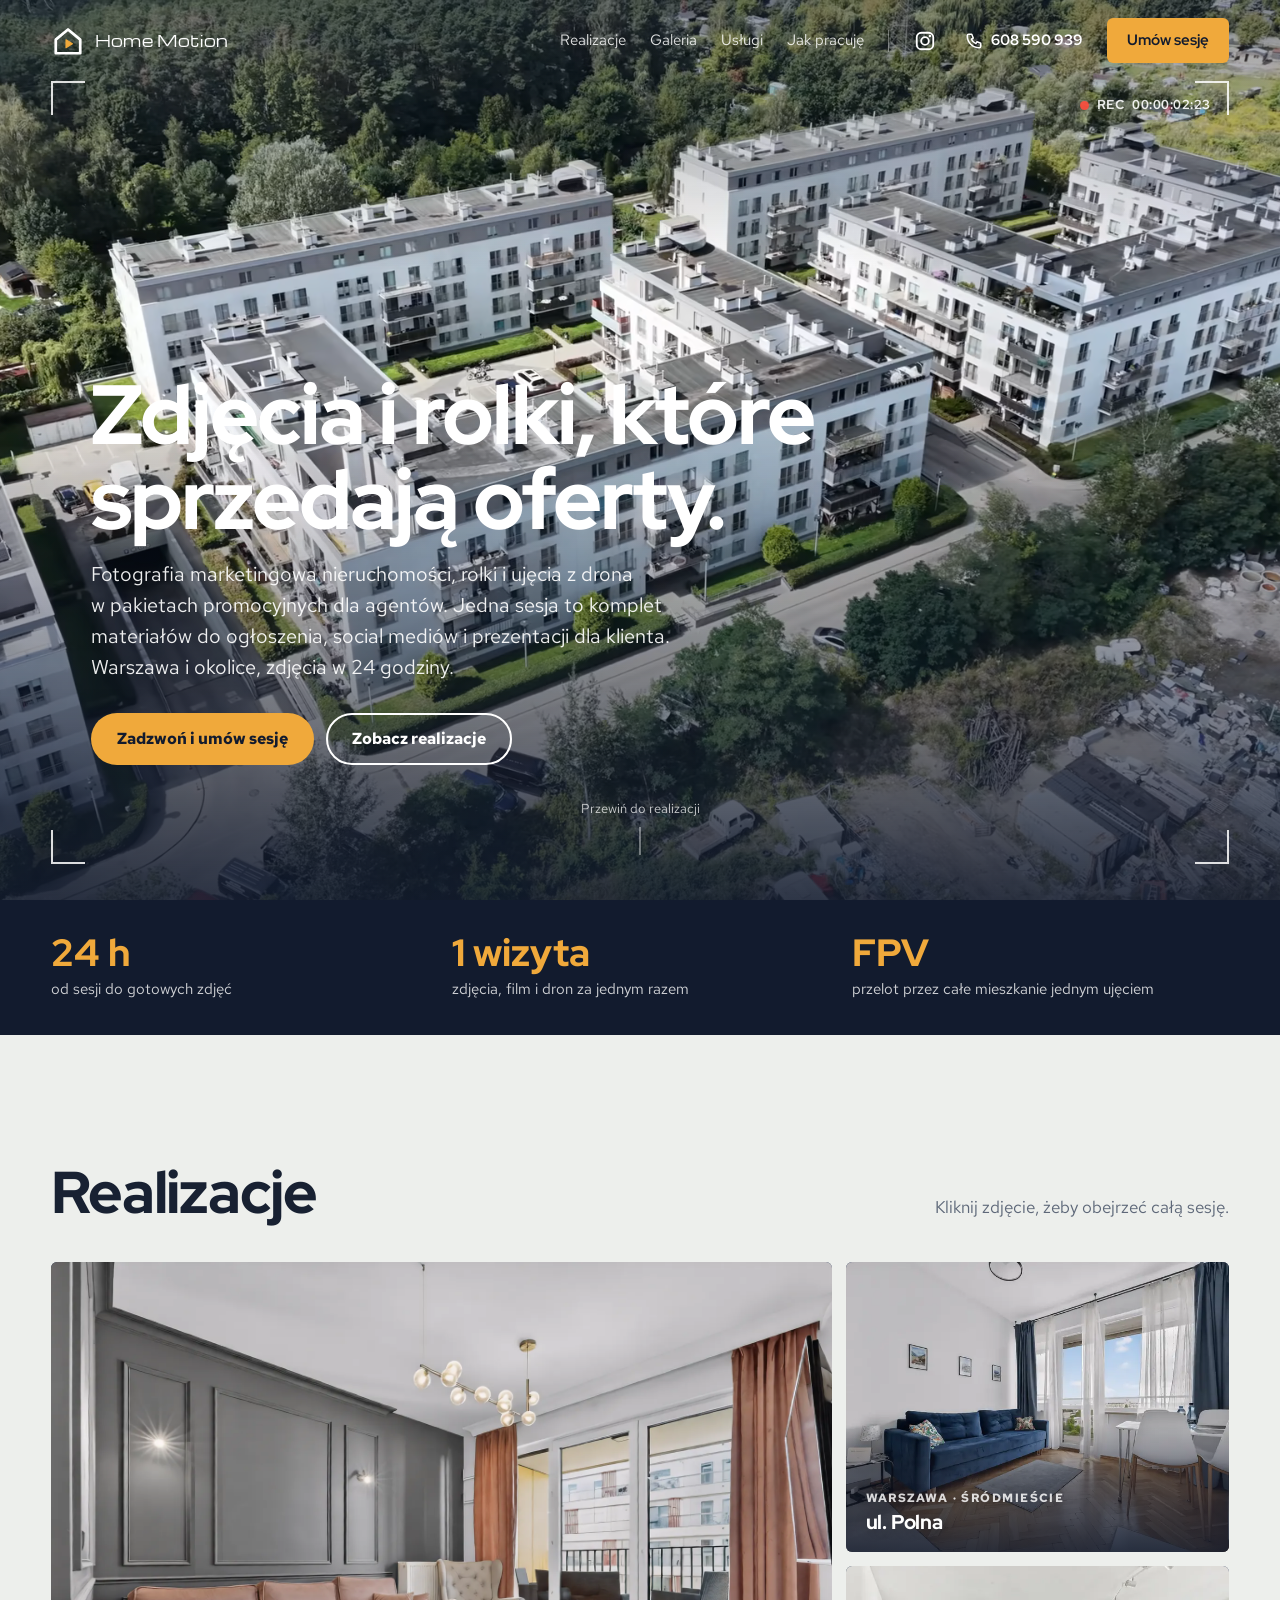
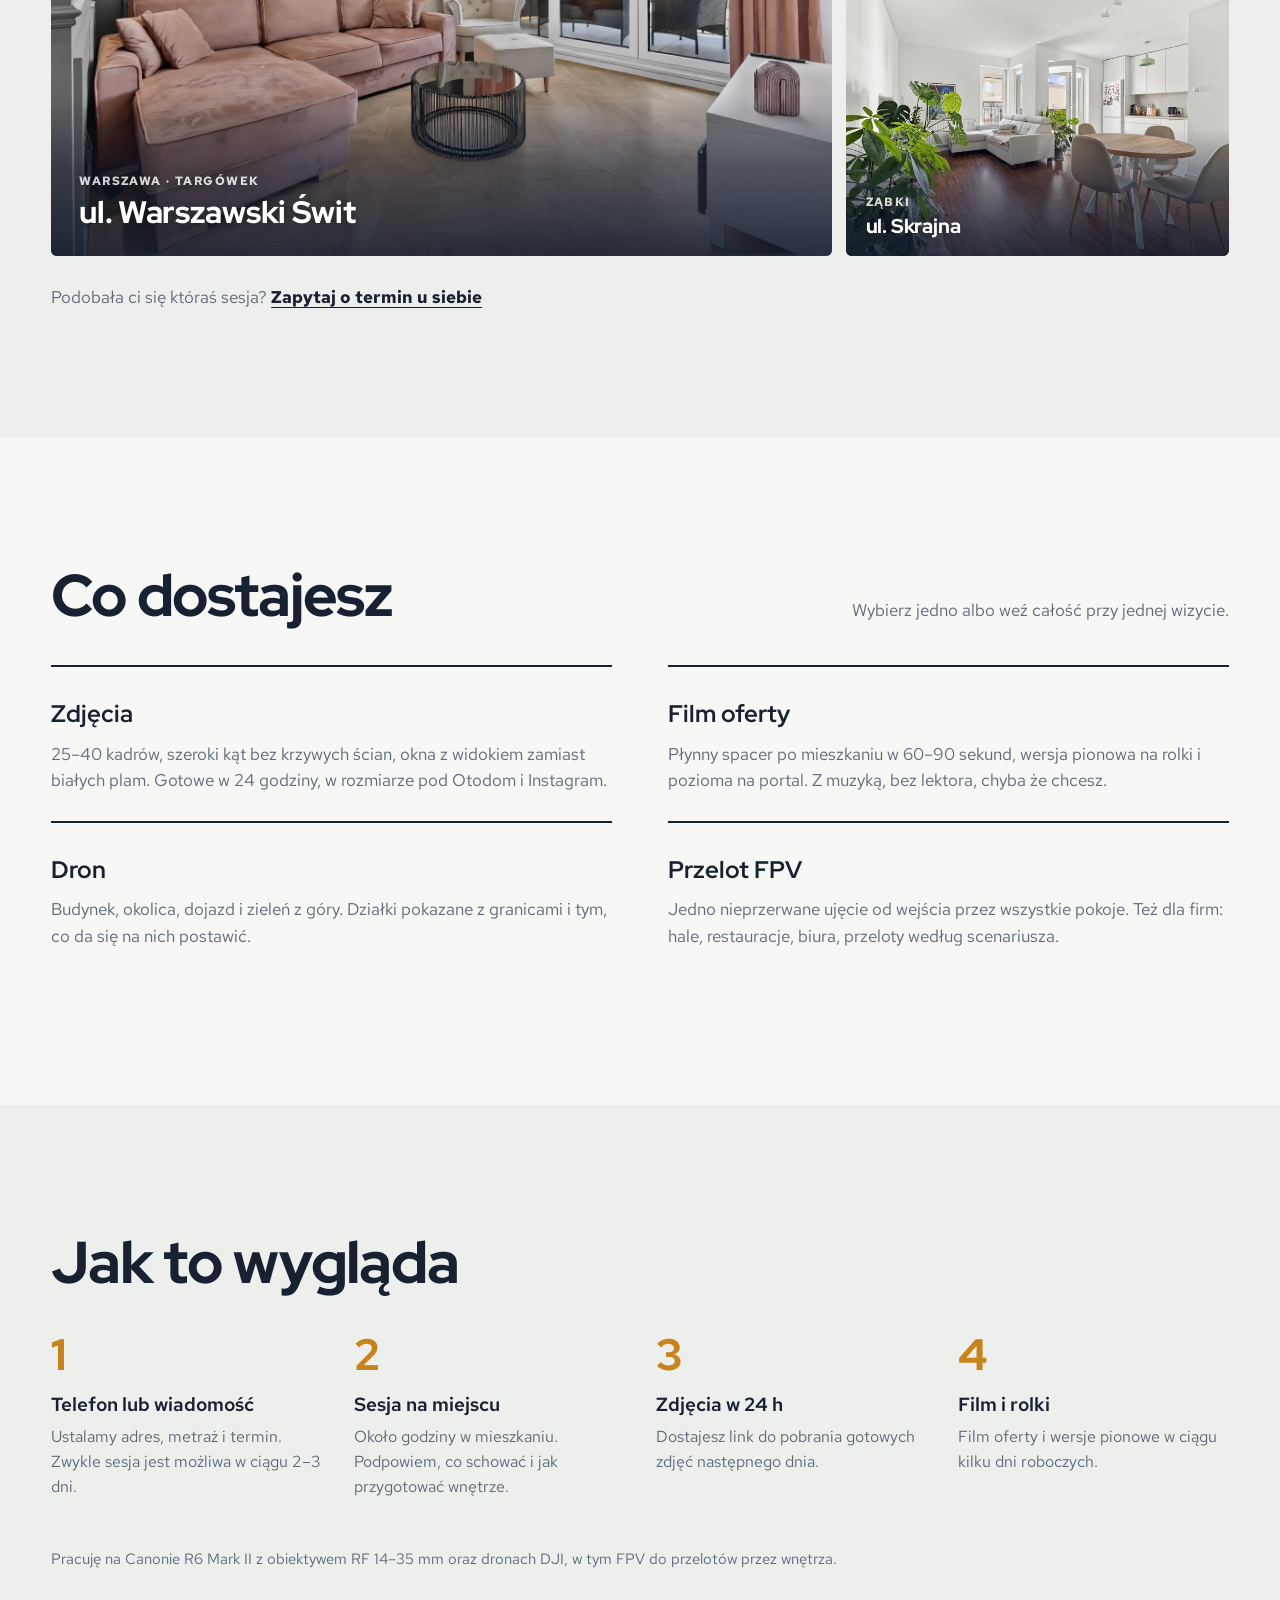
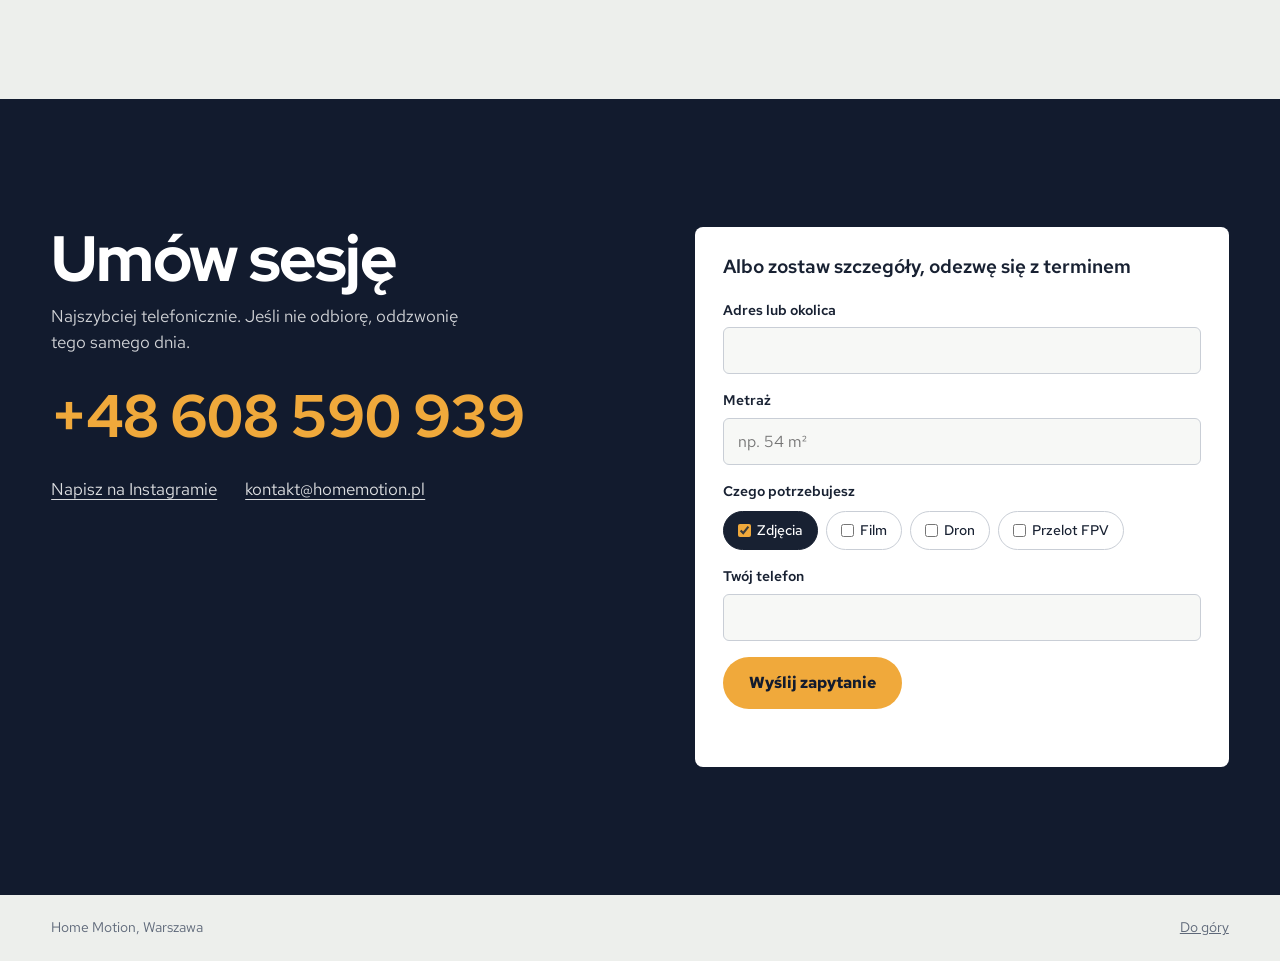
==== commit 16bd66f9: "Menu: pozycja Galeria obok Realizacji Pozycje menu nie łamią się już na dwie linie przy węższych ekr" ====
--- a/index.html
+++ b/index.html
@@ -27,6 +27,7 @@
     </a>
     <nav class="nav" aria-label="Główne">
       <a href="#realizacje">Realizacje</a>
+      <a href="/galeria/">Galeria</a>
       <a href="#uslugi">Usługi</a>
       <a href="#jak">Jak pracuję</a>
     </nav>
--- a/styles.css
+++ b/styles.css
@@ -52,7 +52,8 @@
 }
 .logo-mark { width: 34px; height: 34px; flex: none; }
 .nav { display: flex; gap: 24px; margin-left: auto; }
-.nav a { text-decoration: none; font-size: 15px; opacity: .85; }
+.nav a { text-decoration: none; font-size: 15px; opacity: .85; white-space: nowrap; }
+@media (max-width: 1080px) { .top { gap: 24px; } .nav { gap: 18px; } }
 .nav a:hover { opacity: 1; text-decoration: underline; text-underline-offset: 5px; }
 .top-sep { width: 1px; height: 22px; background: currentColor; opacity: .35; margin-left: -8px; }
 .top-ig {
